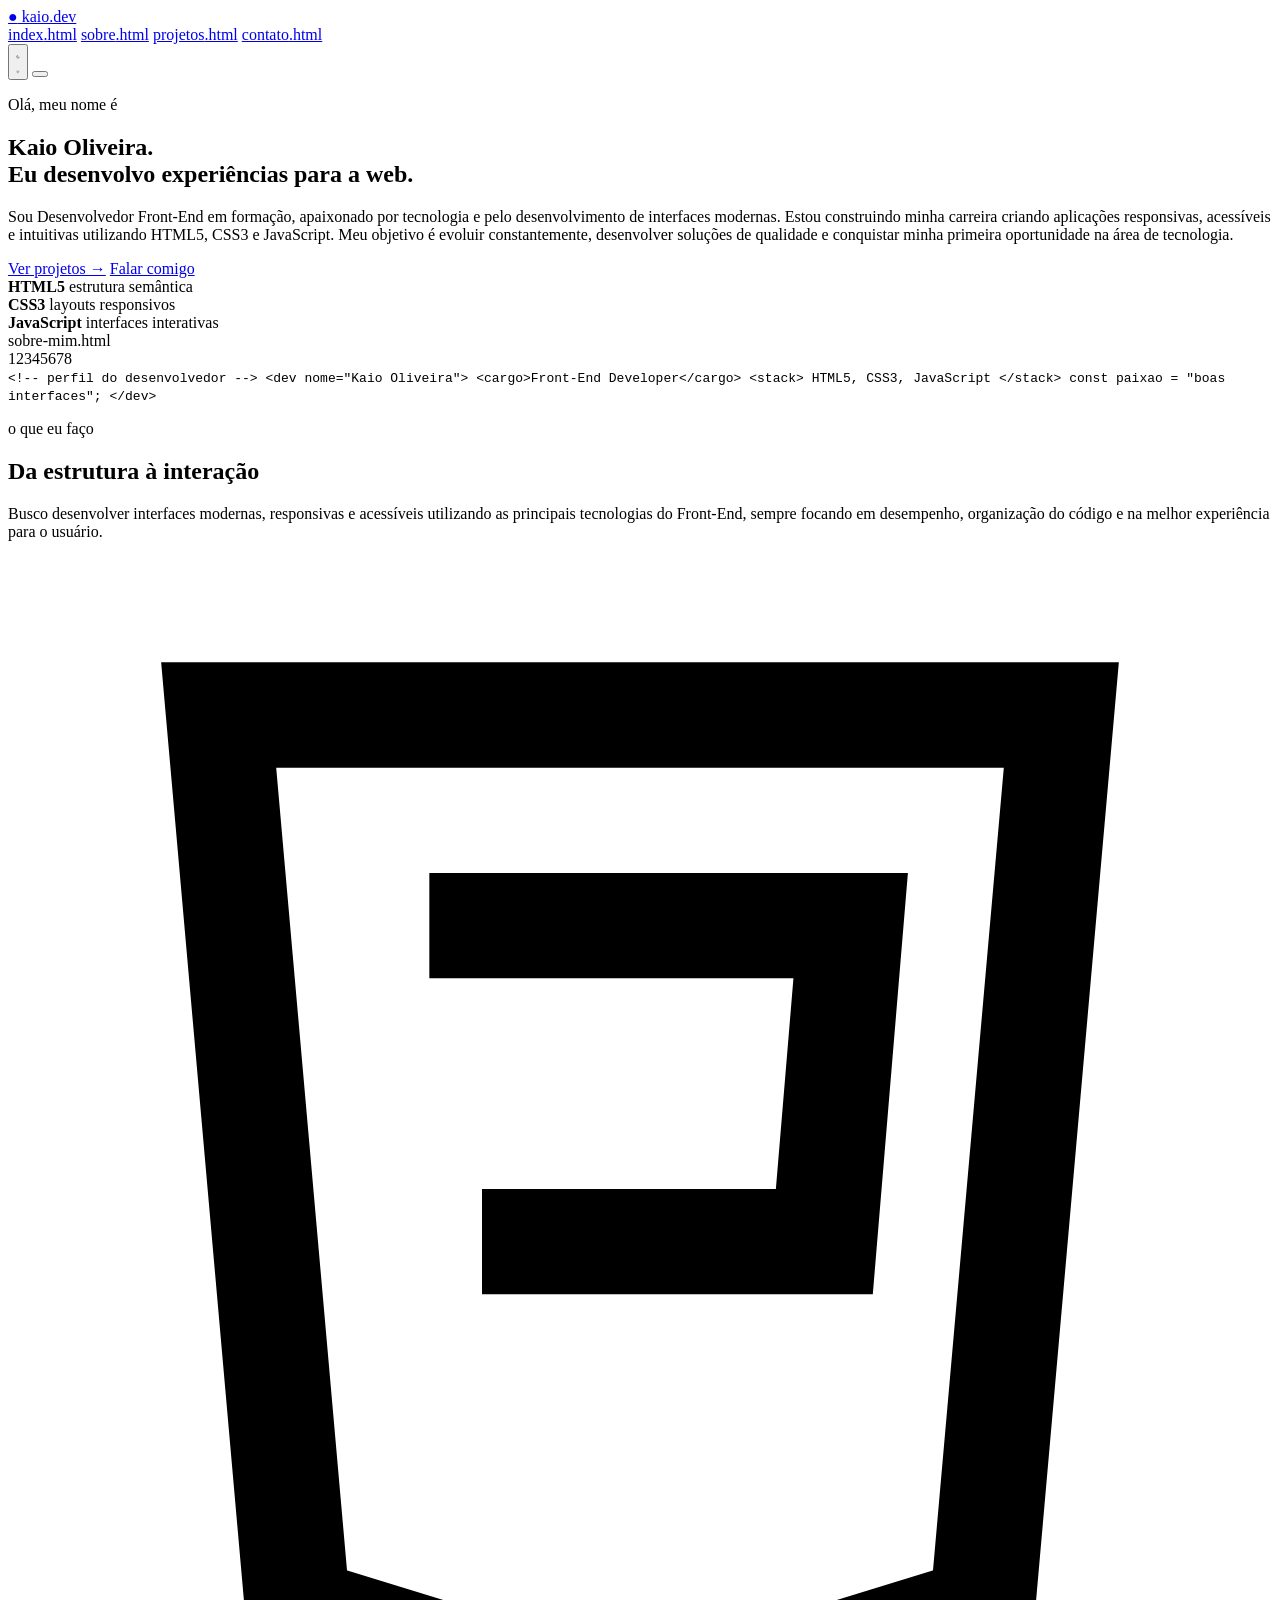
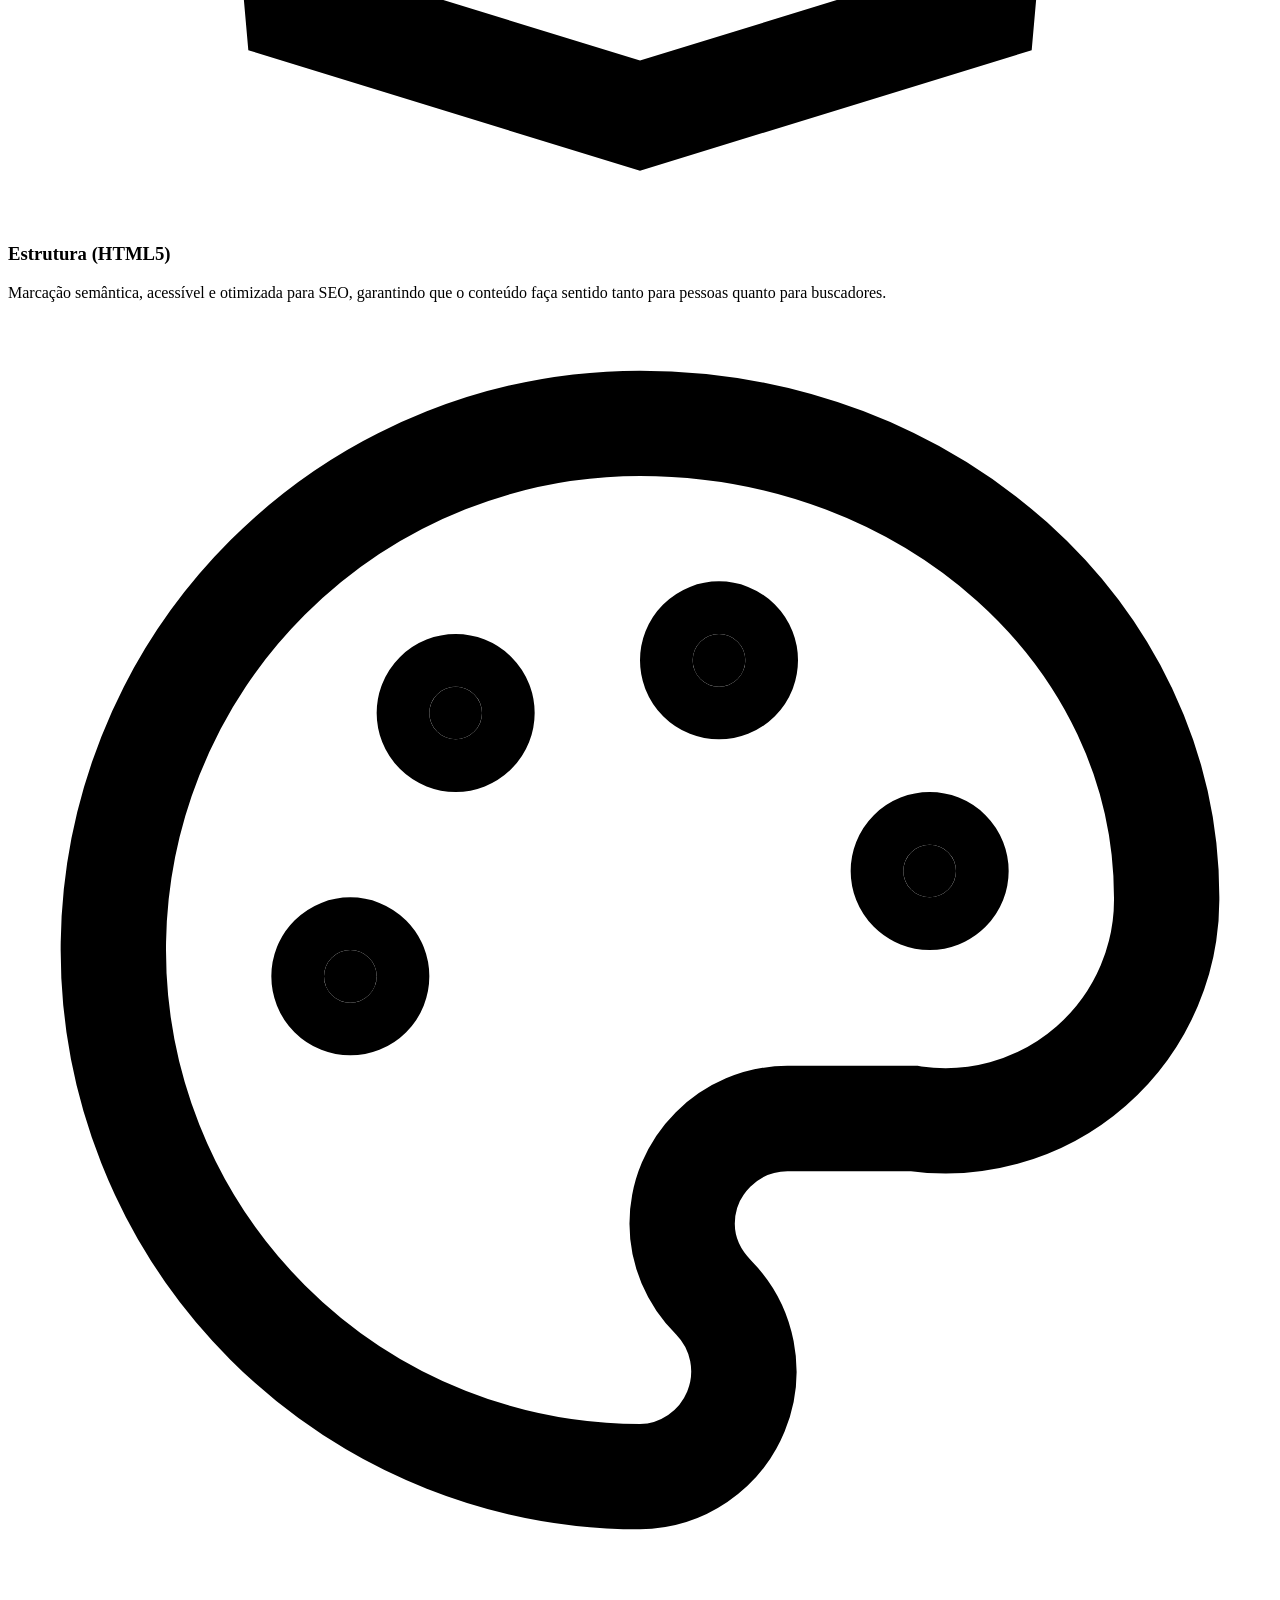
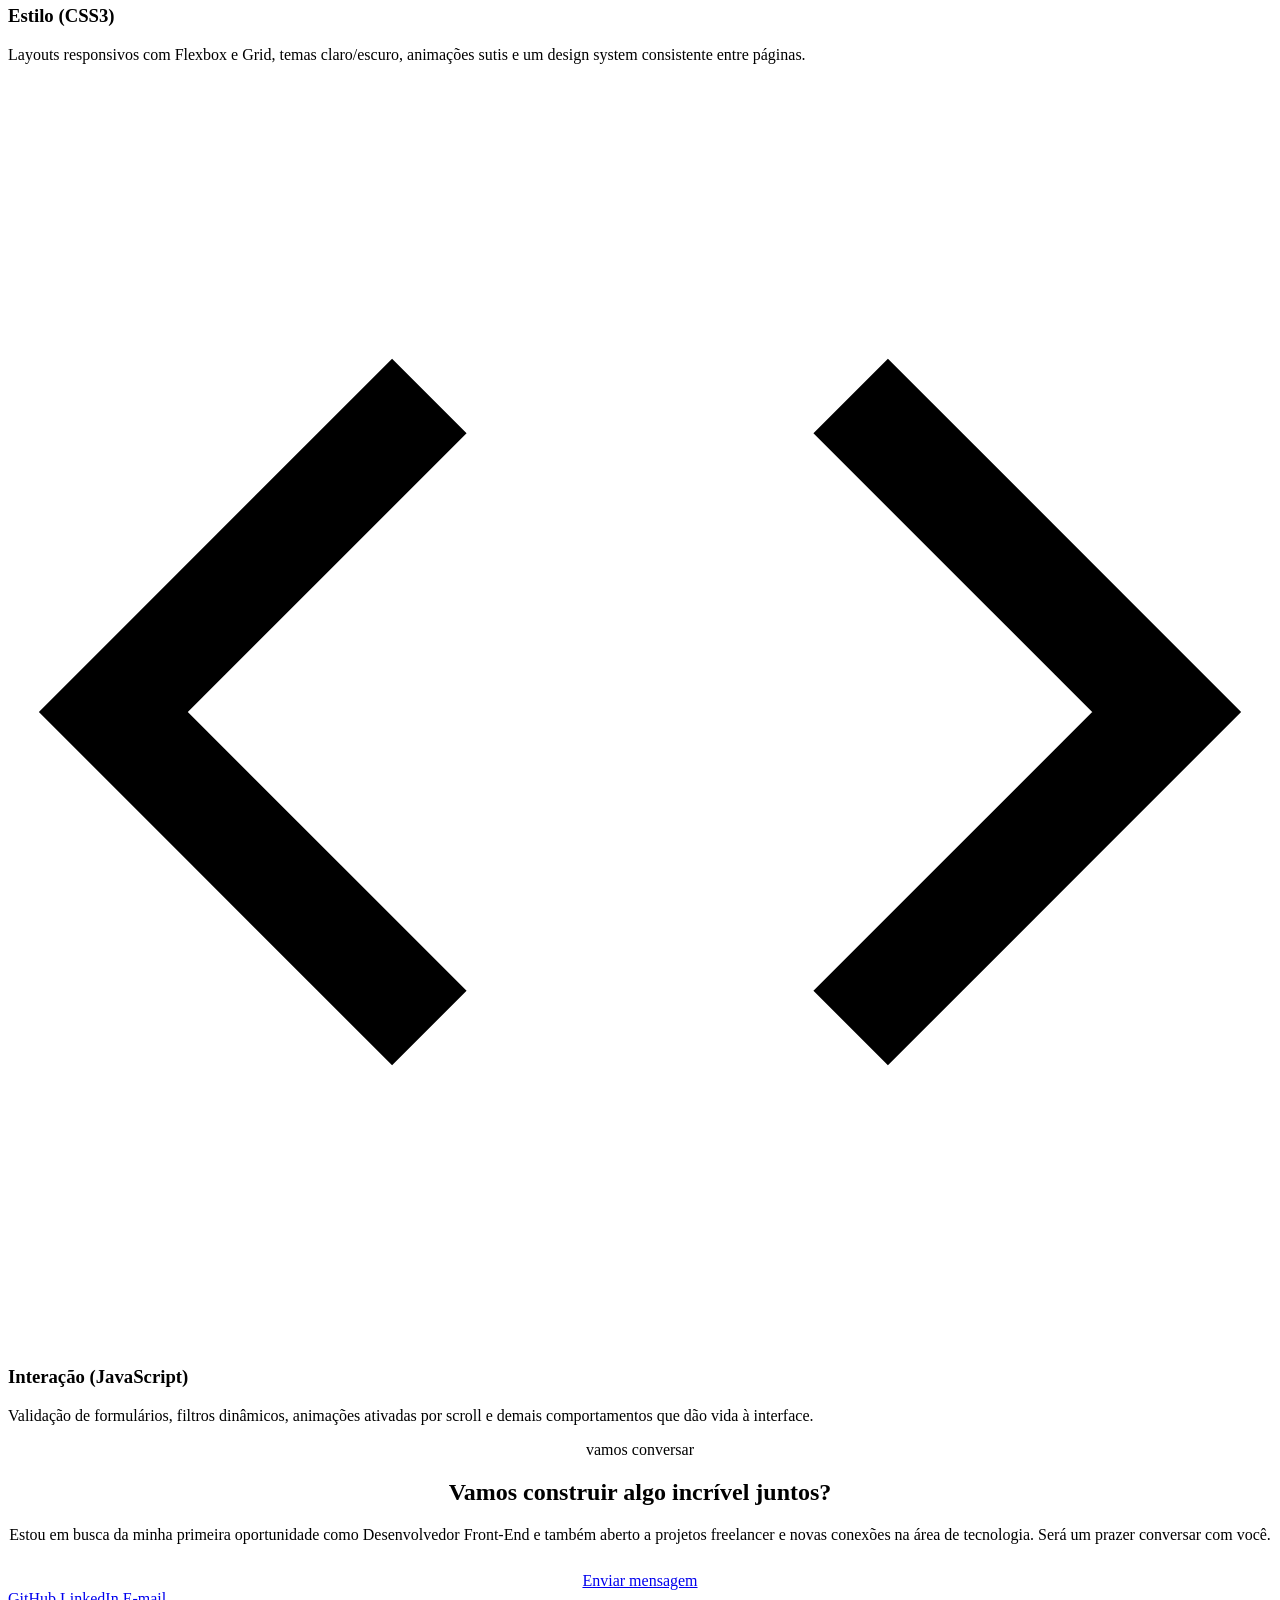
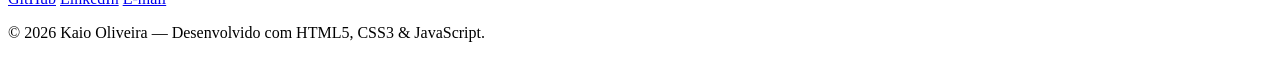
==== index.html @ b3506fef "Add files via upload" ====
<!DOCTYPE html>
<html lang="pt-BR" data-theme="dark">

<head>
    <meta charset="UTF-8">
    <meta name="viewport" content="width=device-width, initial-scale=1.0">

    <!-- SEO básico -->
    <title>Kaio Oliveira | Desenvolvedor Front-End</title>
    <meta name="description"
        content="Portfólio de Kaio Oliveira, Desenvolvedor Front-End em formação, apaixonado por tecnologia e desenvolvimento web com HTML5, CSS3 e JavaScript.">
    <meta name="keywords"
        content="Kaio Oliveira, desenvolvedor front-end, HTML5, CSS3, JavaScript, portfólio, desenvolvimento web">
    <meta name="author" content="Kaio Oliveira">
    <link rel="canonical" href="https://marinalopes-dev.exemplo.com/index.html">

    <!-- Open Graph / redes sociais -->
    <meta property="og:title" content="Kaio Oliveira | Desenvolvedor Front-End">

    <meta property="og:description"
        content="Conheça o portfólio de Kaio Oliveira, Desenvolvedor Front-End em formação, especializado em HTML5, CSS3 e JavaScript.">
    <meta property="og:locale" content="pt_BR">

    <link rel="icon" href="data:,">
    <link rel="preconnect" href="https://fonts.googleapis.com">
    <link
        href="https://fonts.googleapis.com/css2?family=JetBrains+Mono:wght@400;600;700&family=Manrope:wght@400;500;700&display=swap"
        rel="stylesheet">
    <link href="css/style.css" rel="stylesheet"/>
    <link href="css/sobre.css" rel="stylesheet"/>
    <link rel="stylesheet" href="css/projetos.css">
    <link rel="stylesheet" href="css/contato.css">
</head>

<body>

    <header class="site-header">
        <div class="container nav-wrap">
            <a href="index.html" class="logo"><span class="dot">●</span> kaio.dev </a>

            <nav class="nav-tabs" id="nav-tabs" aria-label="Navegação principal">
                <a href="index.html" aria-current="page">index<span class="ext">.html</span></a>
                <a href="sobre.html">sobre<span class="ext">.html</span></a>
                <a href="projetos.html">projetos<span class="ext">.html</span></a>
                <a href="contato.html">contato<span class="ext">.html</span></a>
            </nav>

            <div class="nav-actions">
                <button class="theme-toggle" aria-label="Alternar tema claro/escuro" aria-pressed="false">
                    <svg class="moon" viewBox="0 0 24 24" fill="none" stroke="currentColor" stroke-width="2">
                        <path d="M21 12.79A9 9 0 1111.21 3 7 7 0 0021 12.79z" />
                    </svg>
                    <svg class="sun" viewBox="0 0 24 24" fill="none" stroke="currentColor" stroke-width="2">
                        <circle cx="12" cy="12" r="4" />
                        <path
                            d="M12 2v2M12 20v2M4.93 4.93l1.41 1.41M17.66 17.66l1.41 1.41M2 12h2M20 12h2M6.34 17.66l-1.41 1.41M19.07 4.93l-1.41 1.41" />
                    </svg>
                </button>
                <button class="menu-btn" aria-label="Abrir menu" aria-expanded="false" aria-controls="nav-tabs">
                    <span></span><span></span><span></span>
                </button>
            </div>
        </div>
    </header>

    <main>

        <!-- HERO -->
        <section class="section hero" style="border-bottom:none;">
            <div class="container">
        
                <div class="hero-copy">
        
                    <p class="role">Olá, meu nome é</p>
        
                    <h1>Kaio Oliveira.<br>Eu desenvolvo <span>experiências para a web.</span></h1>
        
                    <p>
                        Sou Desenvolvedor Front-End em formação, apaixonado por tecnologia e pelo desenvolvimento de
                        interfaces modernas.
                        Estou construindo minha carreira criando aplicações responsivas, acessíveis e intuitivas
                        utilizando HTML5, CSS3 e JavaScript.
                        Meu objetivo é evoluir constantemente, desenvolver soluções de qualidade e conquistar minha
                        primeira oportunidade na área de tecnologia.
                    </p>
                    <div class="hero-actions">
                        <a href="projetos.html" class="btn btn-primary">Ver projetos →</a>
                        <a href="contato.html" class="btn btn-ghost">Falar comigo</a>
                    </div>
                    <div class="hero-stats">
                        <div>
                            <strong>HTML5</strong>
                            <span>estrutura semântica</span>
                        </div>
        
                        <div>
                            <strong>CSS3</strong>
                            <span>layouts responsivos</span>
                        </div>
        
                        <div>
                            <strong>JavaScript</strong>
                            <span>interfaces interativas</span>
                        </div>
                    </div>
                </div>
        
                <div class="editor reveal">
                    <div class="editor-bar">
                        <div class="dots"><span></span><span></span><span></span></div>
                        <span class="filename">sobre-mim.html</span>
                    </div>
                    <div class="editor-body">
                        <div class="editor-lines">
                            <span>1</span><span>2</span><span>3</span><span>4</span><span>5</span><span>6</span><span>7</span><span>8</span>
                        </div>
                        <code class="editor-code">
                                        <span class="cm">&lt;!-- perfil do desenvolvedor --&gt;</span>
                                        <span class="tag">&lt;dev</span> <span class="attr">nome</span>=<span class="str">"Kaio Oliveira"</span><span
                                            class="tag">&gt;</span>
                                        <span class="tag">&lt;cargo&gt;</span>Front-End Developer<span class="tag">&lt;/cargo&gt;</span>
                                        <span class="tag">&lt;stack&gt;</span>
                                        <span class="fn">HTML5</span>, <span class="fn">CSS3</span>, <span class="fn">JavaScript</span>
                                        <span class="tag">&lt;/stack&gt;</span>
                                        <span class="kw">const</span> paixao = <span class="str">"boas interfaces"</span>;
                                        <span class="tag">&lt;/dev&gt;</span></code>
                    </div>
                </div>
            </div>
        </section>

        <!-- DESTAQUES -->
        <section class="section reveal">
            <div class="container">
                <p class="eyebrow">o que eu faço</p>
                <h2>Da estrutura à interação</h2>
                <p>Busco desenvolver interfaces modernas, responsivas e acessíveis utilizando as principais tecnologias
                    do Front-End, sempre focando em desempenho, organização do código e na melhor experiência para o
                    usuário.</p>
                <div class="grid">
                    <div class="card">
                        <div class="icon"><svg viewBox="0 0 24 24" fill="none" stroke="currentColor" stroke-width="2">
                                <path d="M4 3l1.5 17L12 22l6.5-2L20 3H4z" />
                                <path d="M8 7h8l-.5 6H9" />
                            </svg></div>
                        <h3>Estrutura (HTML5)</h3>
                        <p>Marcação semântica, acessível e otimizada para SEO, garantindo que o conteúdo faça sentido
                            tanto para pessoas quanto para buscadores.</p>
                    </div>
                    <div class="card">
                        <div class="icon"><svg viewBox="0 0 24 24" fill="none" stroke="currentColor" stroke-width="2">
                                <circle cx="13.5" cy="6.5" r=".5" fill="currentColor" />
                                <circle cx="17.5" cy="10.5" r=".5" fill="currentColor" />
                                <circle cx="8.5" cy="7.5" r=".5" fill="currentColor" />
                                <circle cx="6.5" cy="12.5" r=".5" fill="currentColor" />
                                <path
                                    d="M12 2a10 10 0 100 20 2 2 0 001.4-3.4c-.4-.4-.6-.9-.6-1.4 0-1.1.9-2 2-2h2.4A4.2 4.2 0 0022 11c0-5-4.5-9-10-9z" />
                            </svg></div>
                        <h3>Estilo (CSS3)</h3>
                        <p>Layouts responsivos com Flexbox e Grid, temas claro/escuro, animações sutis e um design
                            system consistente entre páginas.</p>
                    </div>
                    <div class="card">
                        <div class="icon"><svg viewBox="0 0 24 24" fill="none" stroke="currentColor" stroke-width="2">
                                <polyline points="16 18 22 12 16 6" />
                                <polyline points="8 6 2 12 8 18" />
                            </svg></div>
                        <h3>Interação (JavaScript)</h3>
                        <p>Validação de formulários, filtros dinâmicos, animações ativadas por scroll e demais
                            comportamentos que dão vida à interface.</p>
                    </div>
                </div>
            </div>
        </section>

        <!-- CTA final -->
        <section class="section reveal" style="border-bottom:none; text-align:center;">
            <div class="container">
                <p class="eyebrow" style="justify-content:center;">vamos conversar</p>
                <h2>Vamos construir algo incrível juntos?</h2>

                <p style="margin:0 auto 28px;">
                    Estou em busca da minha primeira oportunidade como Desenvolvedor Front-End e também aberto a
                    projetos freelancer e novas conexões na área de tecnologia.
                    Será um prazer conversar com você.
                </p>
                <a href="contato.html" class="btn btn-primary">Enviar mensagem</a>
            </div>
        </section>

    </main>

    <footer class="site-footer">
        <div class="container">
            <div class="footer-links">
                <a href="https://github.com/kaioluan100101-lab" target="_blank" rel="noopener">GitHub</a>
                <a href="https://www.linkedin.com/in/kaio-luan-8b5812176/" target="_blank" rel="noopener">LinkedIn</a>
                <a href="mailto:kaioluan100101@gmail.com">E-mail</a>
            </div>
            <p>&copy; 2026 Kaio Oliveira — Desenvolvido com HTML5, CSS3 &amp; JavaScript.</p>
        </div>
    </footer>

    <script src="js/script.js"></script>
</body>

</html>
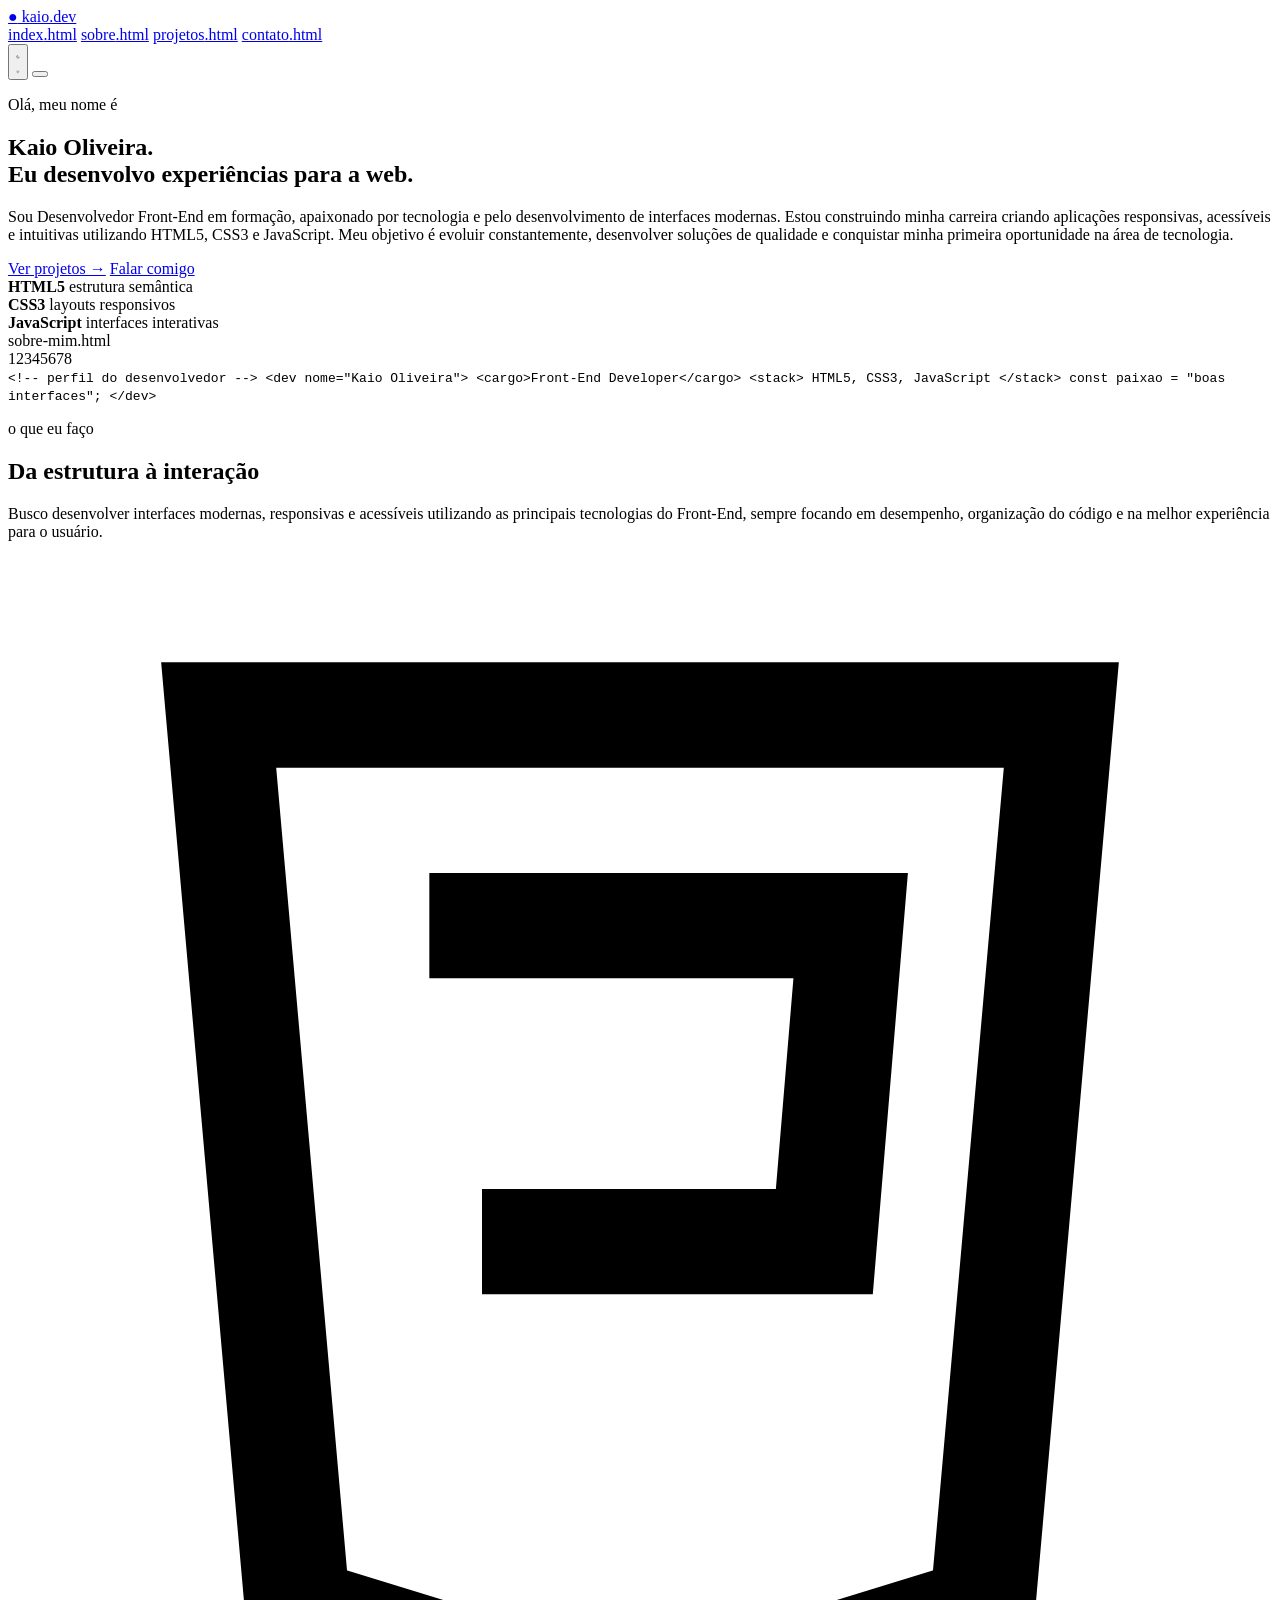
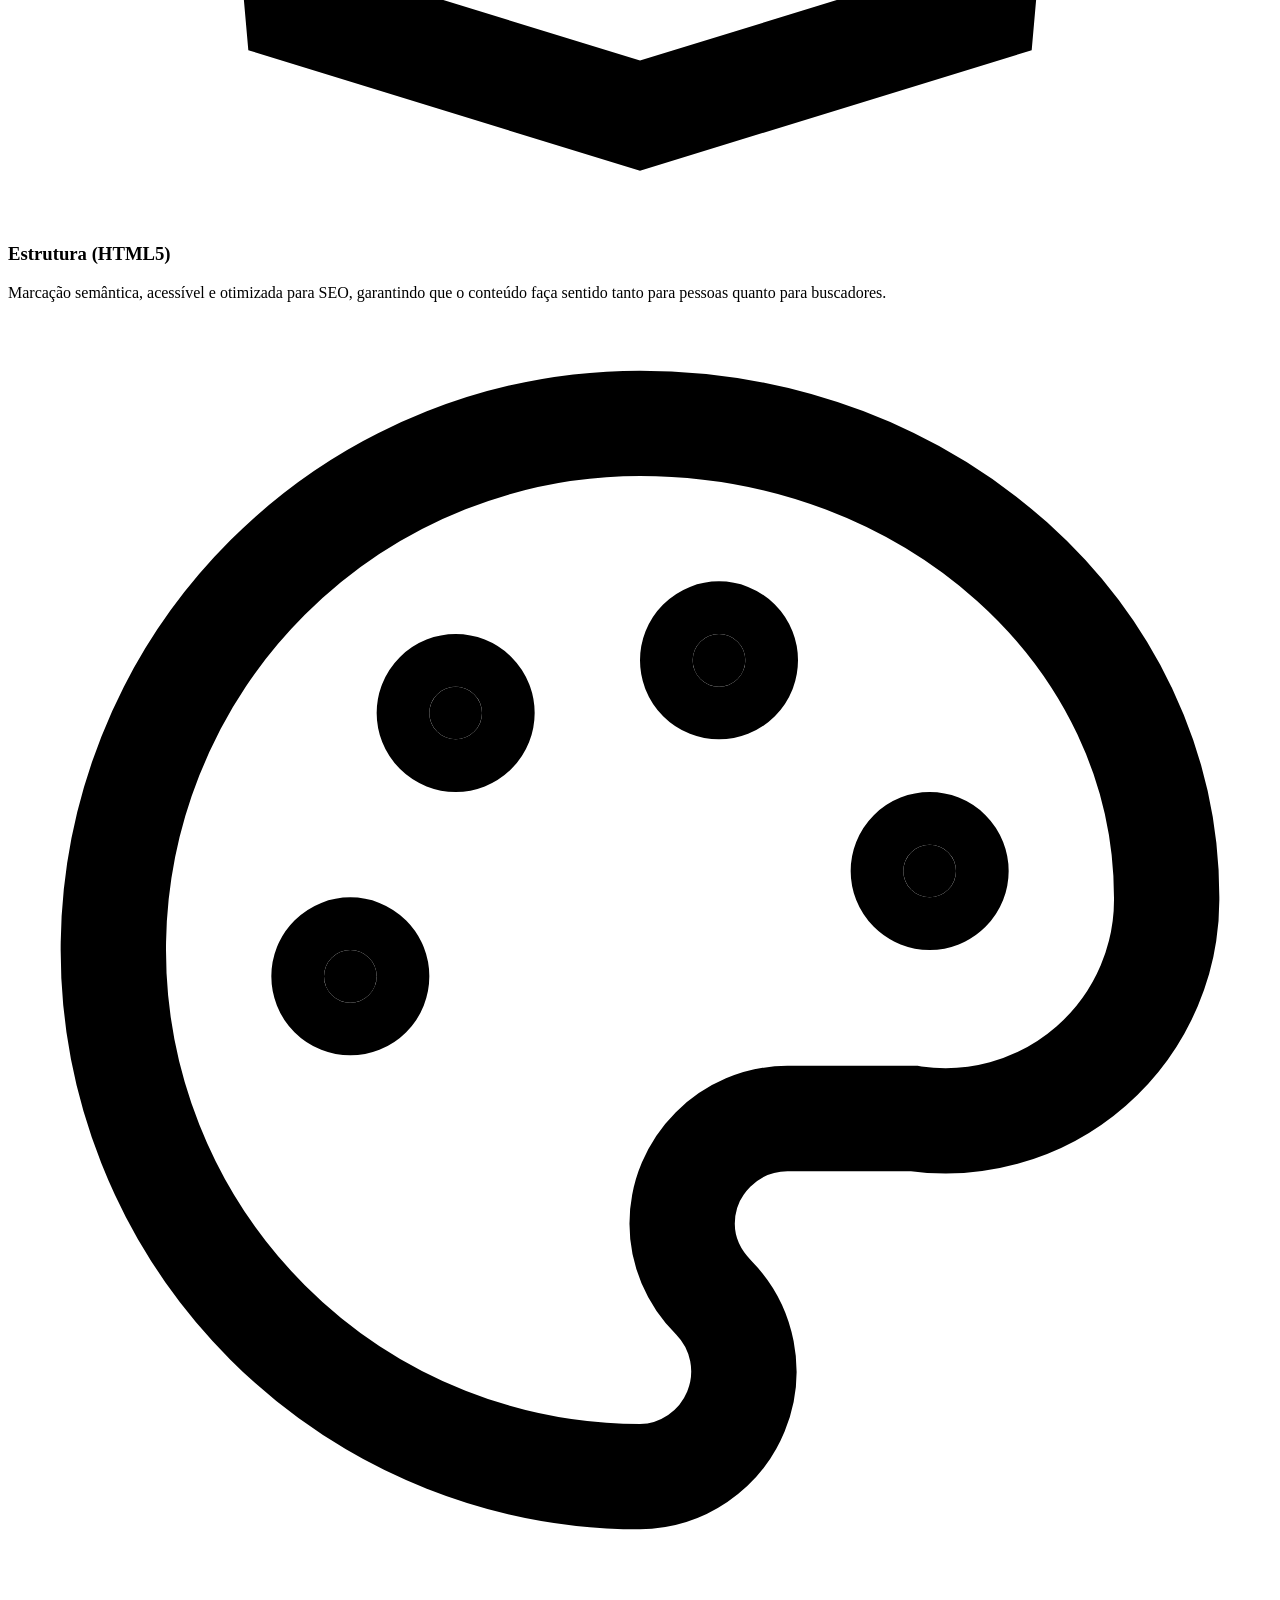
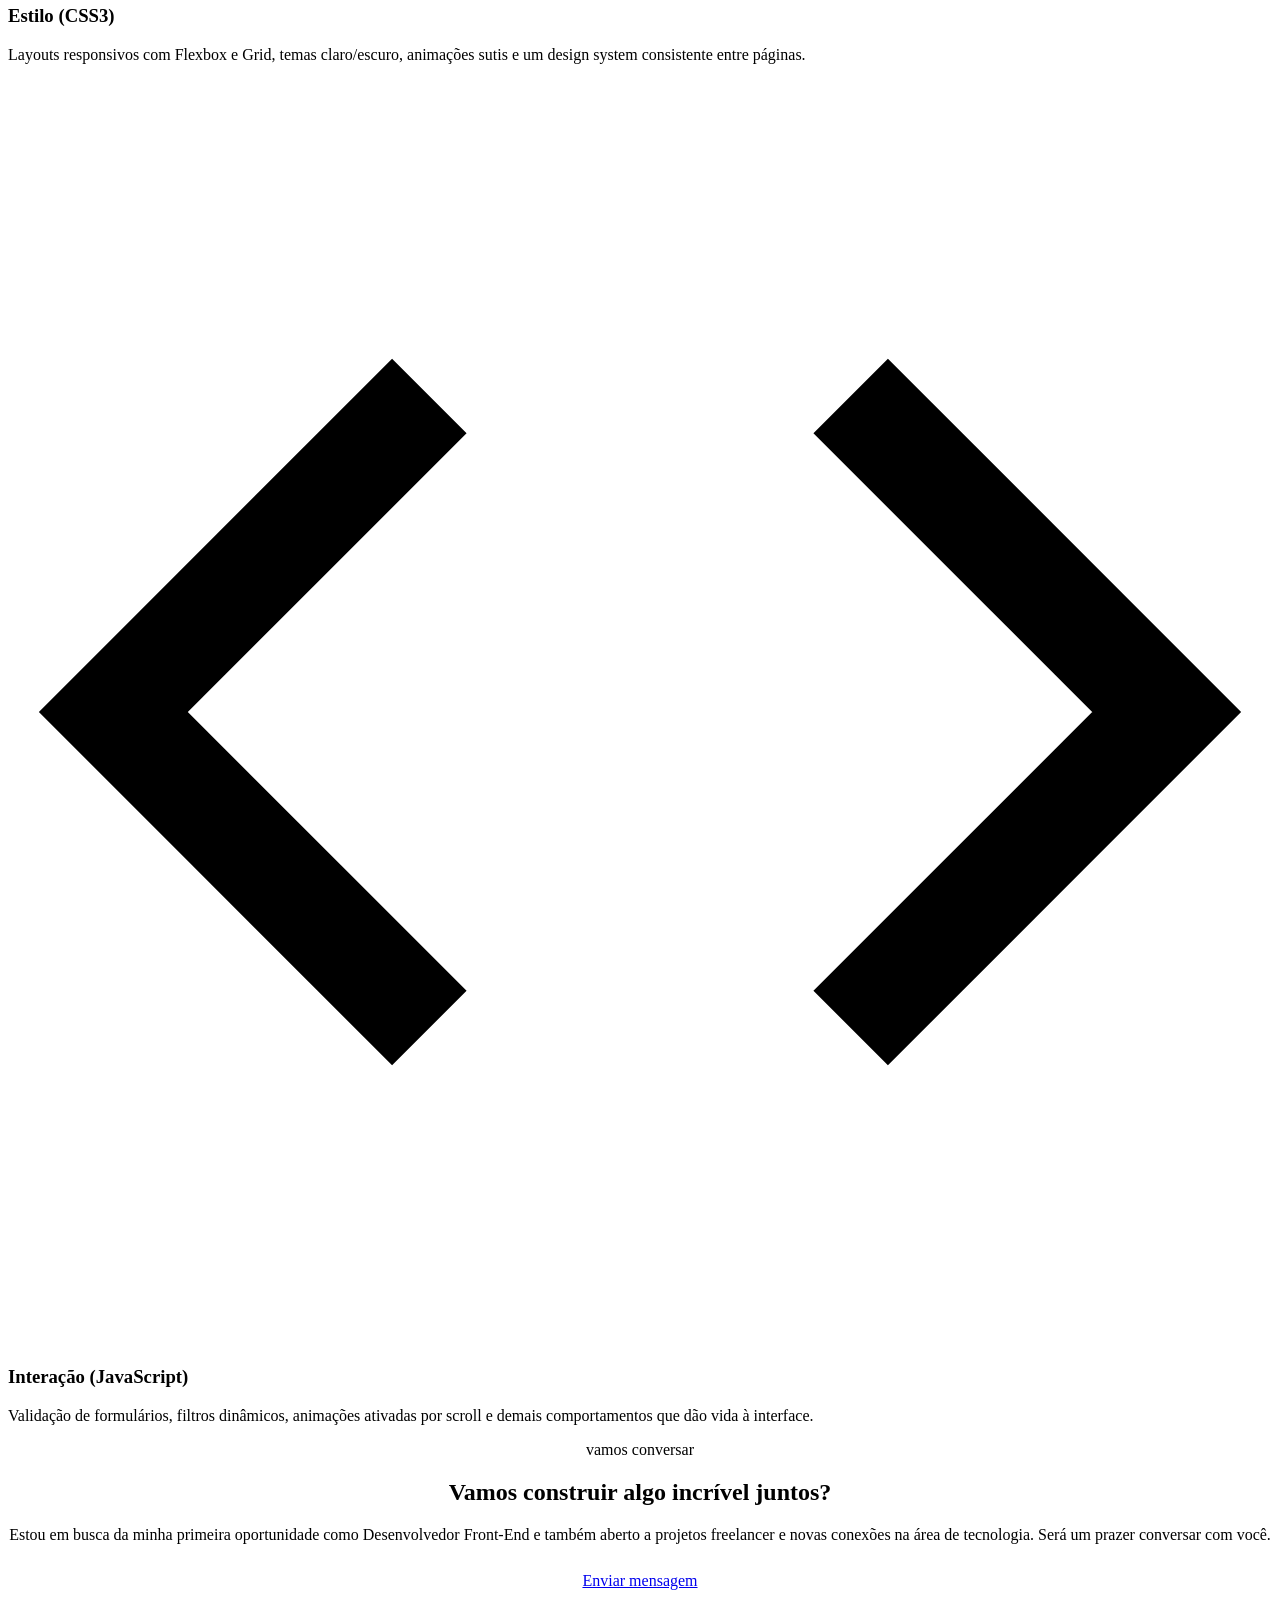
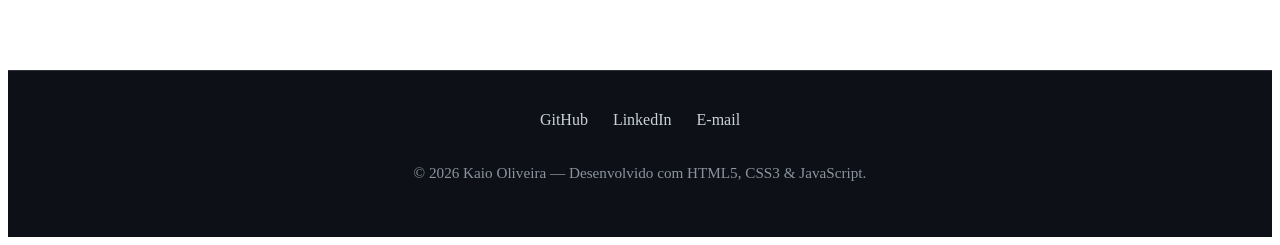
==== commit f0a1edd4: "Update index.html" ====
--- a/index.html
+++ b/index.html
@@ -26,7 +26,7 @@
     <link
         href="https://fonts.googleapis.com/css2?family=JetBrains+Mono:wght@400;600;700&family=Manrope:wght@400;500;700&display=swap"
         rel="stylesheet">
-    <link href="css/style.css" rel="stylesheet"/>
+    <link href="css/estilo.css" rel="stylesheet"/>
     <link href="css/sobre.css" rel="stylesheet"/>
     <link rel="stylesheet" href="css/projetos.css">
     <link rel="stylesheet" href="css/contato.css">
@@ -204,4 +204,4 @@
     <script src="js/script.js"></script>
 </body>
 
-</html>+</html>
--- a/css/sobre.css
+++ b/css/sobre.css
@@ -0,0 +1,159 @@
+/* ---------- SOBRE ---------- */
+
+.sobre{
+    padding:120px 20px 80px;
+}
+
+.titulo-sobre{
+    text-align:center;
+    margin-bottom:50px;
+}
+
+.titulo-sobre h1{
+    font-size:3rem;
+    margin-bottom:15px;
+}
+
+.titulo-sobre p{
+    max-width:700px;
+    margin:auto;
+    color:#9ca3af;
+    line-height:1.8;
+}
+
+.sobre-card{
+    background:#161b22;
+    border:1px solid #2d333b;
+    border-radius:15px;
+    padding:30px;
+    margin-bottom:30px;
+    transition:.3s;
+}
+
+.sobre-card:hover{
+    transform:translateY(-6px);
+    border-color:#3b82f6;
+}
+
+.sobre-card h2{
+    color:#3b82f6;
+    margin-bottom:20px;
+}
+
+.sobre-card p{
+    color:#d1d5db;
+    line-height:1.8;
+}
+
+.lista{
+    list-style:none;
+    padding:0;
+}
+
+.lista li{
+    margin:12px 0;
+    color:#d1d5db;
+}
+
+.skill{
+    margin-bottom:25px;
+}
+
+.skill span{
+    display:block;
+    margin-bottom:8px;
+    font-weight:bold;
+}
+
+.barra{
+    background:#2d333b;
+    height:12px;
+    border-radius:30px;
+    overflow:hidden;
+}
+
+.nivel{
+    height:100%;
+    border-radius:30px;
+    background:linear-gradient(90deg,#2563eb,#60a5fa);
+}
+
+.html{
+    width:90%;
+}
+
+.css{
+    width:85%;
+}
+
+.js{
+    width:70%;
+}
+
+.git{
+    width:65%;
+}
+
+@media(max-width:768px){
+
+.titulo-sobre h1{
+    font-size:2.2rem;
+}
+
+.sobre-card{
+    padding:20px;
+}
+
+}
+
+/* ===========================
+   FOOTER
+=========================== */
+
+.site-footer{
+    background:#0d1117;
+    border-top:1px solid #2d333b;
+    padding:40px 20px;
+    margin-top:80px;
+}
+
+.site-footer .container{
+    display:flex;
+    flex-direction:column;
+    align-items:center;
+    justify-content:center;
+    gap:20px;
+    text-align:center;
+}
+
+.footer-links{
+    display:flex;
+    gap:25px;
+    flex-wrap:wrap;
+    justify-content:center;
+}
+
+.footer-links a{
+    color:#c9d1d9;
+    text-decoration:none;
+    font-weight:500;
+    transition:.3s;
+}
+
+.footer-links a:hover{
+    color:#3b82f6;
+}
+
+.site-footer p{
+    color:#8b949e;
+    font-size:.95rem;
+}
+
+@media(max-width:768px){
+
+.footer-links{
+    flex-direction:column;
+    gap:15px;
+}
+
+}
--- a/css/projetos.css
+++ b/css/projetos.css
@@ -0,0 +1,129 @@
+/* ===========================
+   PROJETOS
+=========================== */
+
+.projetos{
+    padding:120px 20px 80px;
+}
+
+.titulo-projetos{
+    text-align:center;
+    margin-bottom:50px;
+}
+
+.titulo-projetos h1{
+    font-size:3rem;
+    margin-bottom:15px;
+}
+
+.titulo-projetos p{
+    max-width:750px;
+    margin:auto;
+    color:#9ca3af;
+    line-height:1.8;
+}
+
+.cards-projetos{
+    display:grid;
+    grid-template-columns:repeat(auto-fit,minmax(300px,1fr));
+    gap:30px;
+}
+
+.projeto-card{
+    background:#161b22;
+    border:1px solid #2d333b;
+    border-radius:15px;
+    padding:30px;
+    transition:.3s;
+}
+
+.projeto-card:hover{
+    transform:translateY(-8px);
+    border-color:#3b82f6;
+    box-shadow:0 10px 25px rgba(0,0,0,.3);
+}
+
+.projeto-card h2{
+    color:#3b82f6;
+    margin-bottom:20px;
+}
+
+.projeto-card p{
+    color:#d1d5db;
+    line-height:1.8;
+    margin-bottom:25px;
+}
+
+.projeto-card span{
+    display:inline-block;
+    padding:8px 15px;
+    background:#2563eb;
+    color:#fff;
+    border-radius:30px;
+    font-size:.9rem;
+    font-weight:600;
+}
+
+@media(max-width:768px){
+
+    .titulo-projetos h1{
+        font-size:2.2rem;
+    }
+
+    .projeto-card{
+        padding:20px;
+    }
+
+}
+
+/* ===========================
+   FOOTER
+=========================== */
+
+.site-footer{
+    background:#0d1117;
+    border-top:1px solid #2d333b;
+    padding:40px 20px;
+    margin-top:80px;
+}
+
+.site-footer .container{
+    display:flex;
+    flex-direction:column;
+    align-items:center;
+    justify-content:center;
+    gap:20px;
+    text-align:center;
+}
+
+.footer-links{
+    display:flex;
+    gap:25px;
+    flex-wrap:wrap;
+    justify-content:center;
+}
+
+.footer-links a{
+    color:#c9d1d9;
+    text-decoration:none;
+    font-weight:500;
+    transition:.3s;
+}
+
+.footer-links a:hover{
+    color:#3b82f6;
+}
+
+.site-footer p{
+    color:#8b949e;
+    font-size:.95rem;
+}
+
+@media(max-width:768px){
+
+.footer-links{
+    flex-direction:column;
+    gap:15px;
+}
+
+}
--- a/css/contato.css
+++ b/css/contato.css
@@ -0,0 +1,210 @@
+/* ===========================
+   CONTATO
+=========================== */
+
+.contato{
+    padding:120px 20px 80px;
+}
+
+.titulo-contato{
+    text-align:center;
+    margin-bottom:60px;
+}
+
+.titulo-contato h1{
+    font-size:3rem;
+    margin-bottom:15px;
+    color:inherit;
+}
+
+.titulo-contato p{
+    max-width:700px;
+    margin:0 auto;
+    color:#9ca3af;
+    line-height:1.8;
+}
+
+/* GRID */
+
+.contato-box{
+    max-width:1100px;
+    margin:0 auto;
+    display:grid;
+    grid-template-columns:2fr 1fr;
+    gap:35px;
+    align-items:start;
+}
+
+/* FORMULÁRIO */
+
+.formulario{
+    background:#161b22;
+    border:1px solid #2d333b;
+    border-radius:15px;
+    padding:35px;
+    width:100%;
+    box-sizing:border-box;
+}
+
+.campo{
+    margin-bottom:22px;
+}
+
+.campo label{
+    display:block;
+    margin-bottom:8px;
+    color:#ffffff;
+    font-weight:600;
+}
+
+.campo input,
+.campo textarea{
+    width:100%;
+    padding:14px;
+    border-radius:8px;
+    border:1px solid #30363d;
+    background:#0d1117;
+    color:#ffffff;
+    font-size:15px;
+    box-sizing:border-box;
+}
+
+.campo input:focus,
+.campo textarea:focus{
+    outline:none;
+    border-color:#3b82f6;
+}
+
+.campo textarea{
+    resize:vertical;
+    min-height:160px;
+}
+
+/* BOTÃO */
+
+.formulario button{
+    width:100%;
+    padding:15px;
+    border:none;
+    border-radius:8px;
+    background:#2563eb;
+    color:#fff;
+    font-size:16px;
+    font-weight:bold;
+    cursor:pointer;
+    transition:.3s;
+}
+
+.formulario button:hover{
+    background:#1d4ed8;
+    transform:translateY(-2px);
+}
+
+/* INFORMAÇÕES */
+
+.informacoes{
+    background:#161b22;
+    border:1px solid #2d333b;
+    border-radius:15px;
+    padding:35px;
+    width:100%;
+    box-sizing:border-box;
+}
+
+.informacoes h2{
+    color:#3b82f6;
+    margin-bottom:30px;
+    font-size:1.6rem;
+}
+
+.informacoes p{
+    color:#d1d5db;
+    line-height:1.8;
+    margin-bottom:25px;
+}
+
+.informacoes strong{
+    color:#ffffff;
+}
+
+/* Links */
+
+.informacoes a{
+    color:#d1d5db;
+    text-decoration:none;
+    transition:0.3s;
+    word-break:break-word;
+}
+
+.informacoes a:hover{
+    color:#3b82f6;
+    text-decoration:underline;
+}
+
+@media (max-width:768px){
+
+    .contato{
+        padding:100px 15px 60px;
+    }
+
+    .titulo-contato h1{
+        font-size:2.2rem;
+    }
+
+    .formulario,
+    .informacoes{
+        padding:25px;
+    }
+
+}
+/* ===========================
+   FOOTER
+=========================== */
+
+.site-footer{
+    background:#0d1117;
+    border-top:1px solid #2d333b;
+    padding:40px 20px;
+    margin-top:80px;
+}
+
+.site-footer .container{
+    display:flex;
+    flex-direction:column;
+    align-items:center;
+    justify-content:center;
+    gap:20px;
+    text-align:center;
+}
+
+.footer-links{
+    display:flex;
+    gap:25px;
+    flex-wrap:wrap;
+    justify-content:center;
+}
+
+.footer-links a{
+    color:#c9d1d9;
+    text-decoration:none;
+    font-weight:500;
+    transition:.3s;
+}
+
+.footer-links a:hover{
+    color:#3b82f6;
+}
+
+.site-footer p{
+    color:#8b949e;
+    font-size:.95rem;
+}
+
+@media(max-width:768px){
+
+.footer-links{
+    flex-direction:column;
+    gap:15px;
+}
+
+}
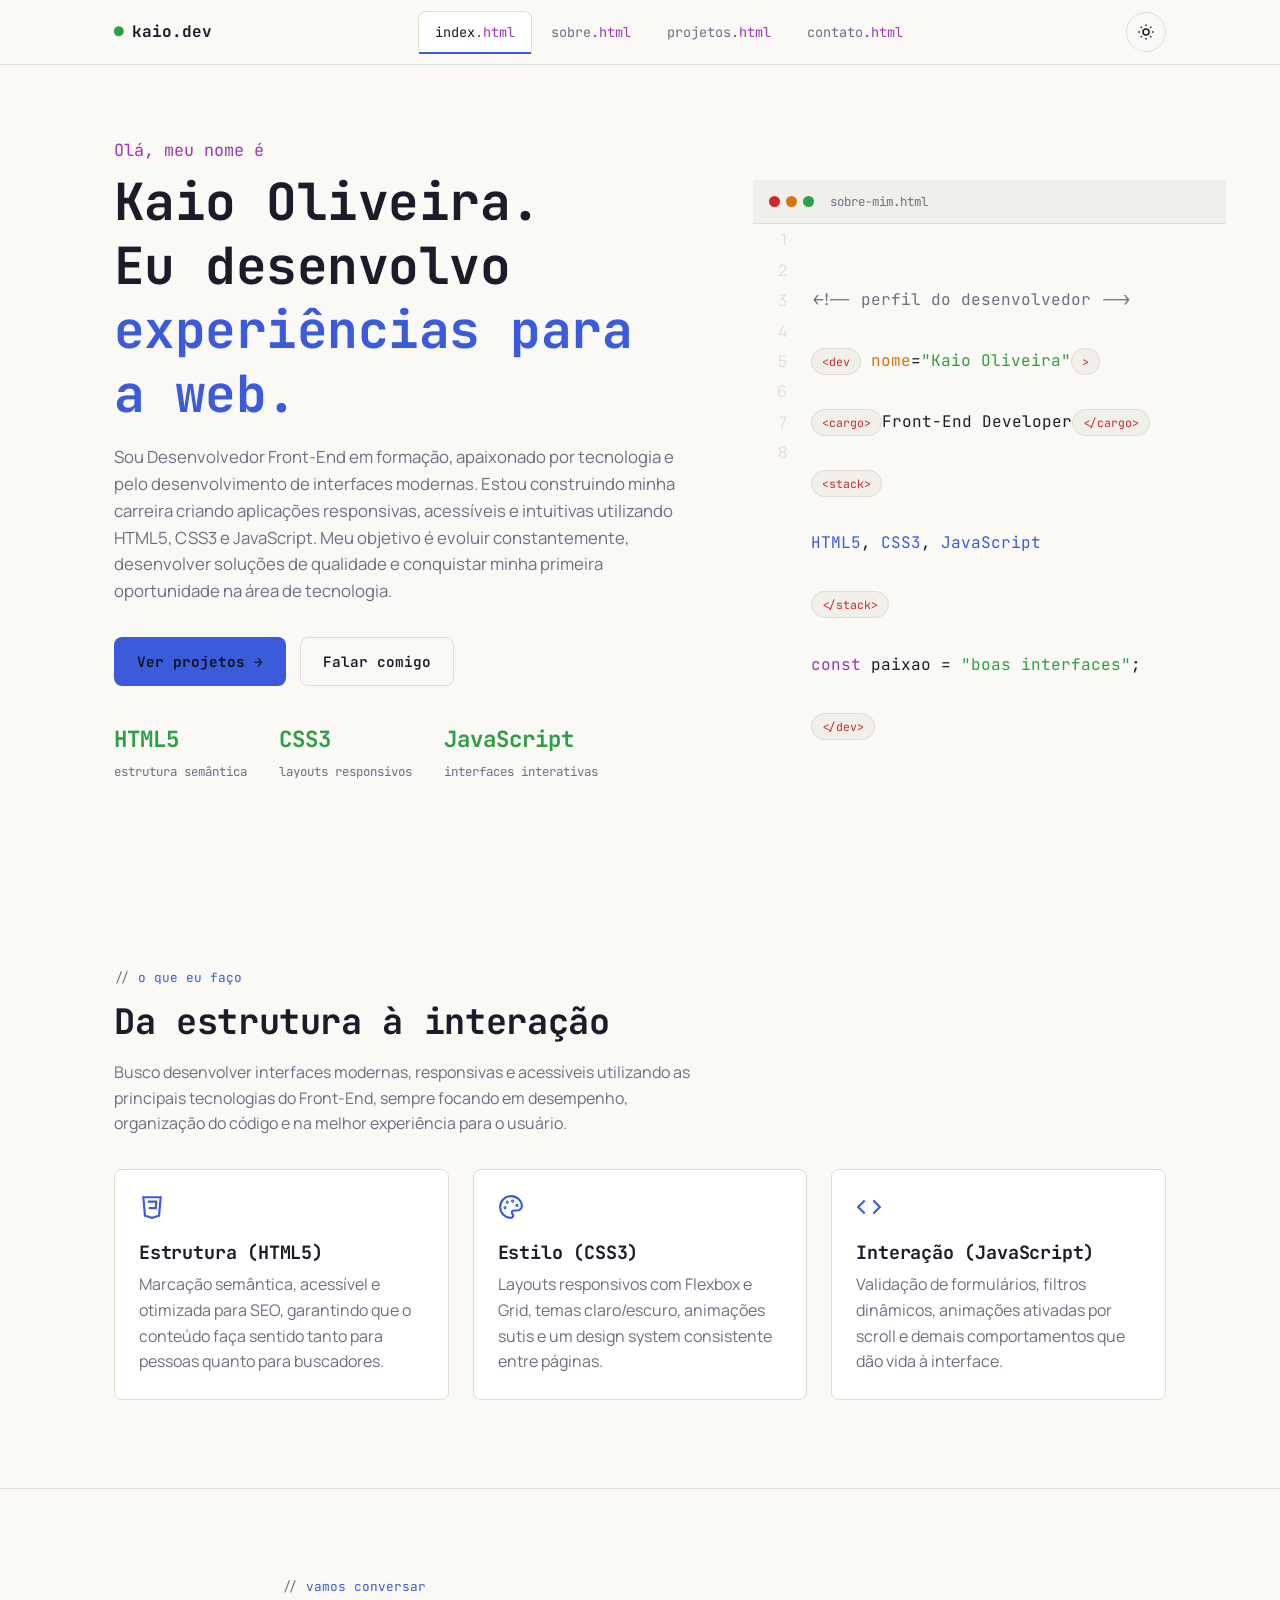
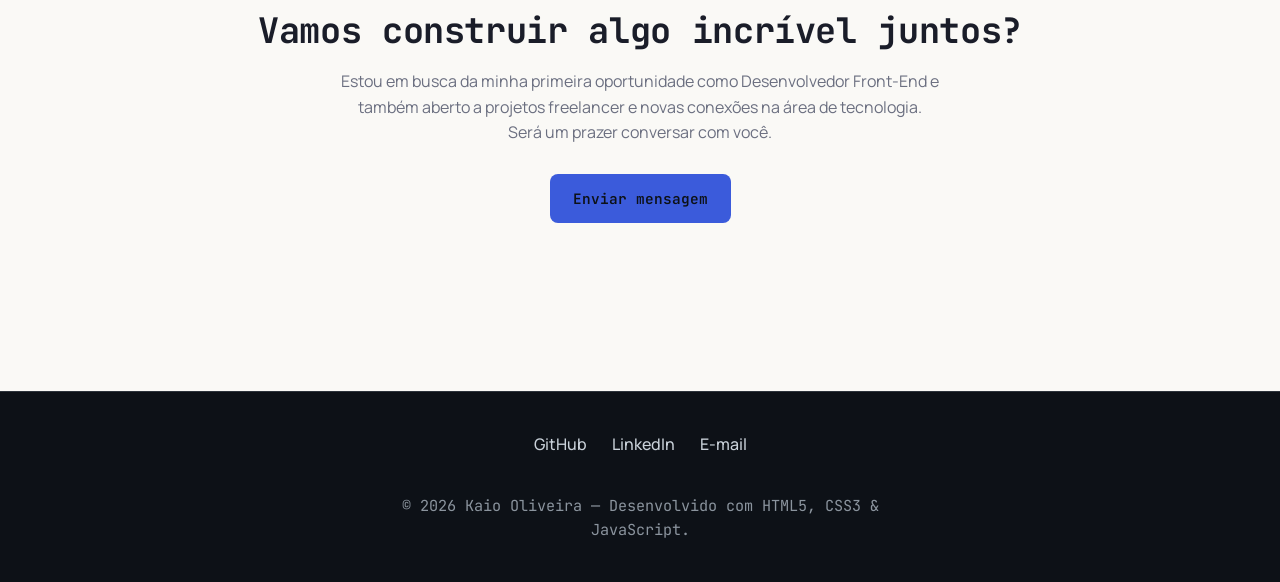
==== commit 901a6d4a: "Add files via upload" ====
--- a/index.html
+++ b/index.html
@@ -1,207 +1,207 @@
-<!DOCTYPE html>
-<html lang="pt-BR" data-theme="dark">
-
-<head>
-    <meta charset="UTF-8">
-    <meta name="viewport" content="width=device-width, initial-scale=1.0">
-
-    <!-- SEO básico -->
-    <title>Kaio Oliveira | Desenvolvedor Front-End</title>
-    <meta name="description"
-        content="Portfólio de Kaio Oliveira, Desenvolvedor Front-End em formação, apaixonado por tecnologia e desenvolvimento web com HTML5, CSS3 e JavaScript.">
-    <meta name="keywords"
-        content="Kaio Oliveira, desenvolvedor front-end, HTML5, CSS3, JavaScript, portfólio, desenvolvimento web">
-    <meta name="author" content="Kaio Oliveira">
-    <link rel="canonical" href="https://marinalopes-dev.exemplo.com/index.html">
-
-    <!-- Open Graph / redes sociais -->
-    <meta property="og:title" content="Kaio Oliveira | Desenvolvedor Front-End">
-
-    <meta property="og:description"
-        content="Conheça o portfólio de Kaio Oliveira, Desenvolvedor Front-End em formação, especializado em HTML5, CSS3 e JavaScript.">
-    <meta property="og:locale" content="pt_BR">
-
-    <link rel="icon" href="data:,">
-    <link rel="preconnect" href="https://fonts.googleapis.com">
-    <link
-        href="https://fonts.googleapis.com/css2?family=JetBrains+Mono:wght@400;600;700&family=Manrope:wght@400;500;700&display=swap"
-        rel="stylesheet">
-    <link href="css/estilo.css" rel="stylesheet"/>
-    <link href="css/sobre.css" rel="stylesheet"/>
-    <link rel="stylesheet" href="css/projetos.css">
-    <link rel="stylesheet" href="css/contato.css">
-</head>
-
-<body>
-
-    <header class="site-header">
-        <div class="container nav-wrap">
-            <a href="index.html" class="logo"><span class="dot">●</span> kaio.dev </a>
-
-            <nav class="nav-tabs" id="nav-tabs" aria-label="Navegação principal">
-                <a href="index.html" aria-current="page">index<span class="ext">.html</span></a>
-                <a href="sobre.html">sobre<span class="ext">.html</span></a>
-                <a href="projetos.html">projetos<span class="ext">.html</span></a>
-                <a href="contato.html">contato<span class="ext">.html</span></a>
-            </nav>
-
-            <div class="nav-actions">
-                <button class="theme-toggle" aria-label="Alternar tema claro/escuro" aria-pressed="false">
-                    <svg class="moon" viewBox="0 0 24 24" fill="none" stroke="currentColor" stroke-width="2">
-                        <path d="M21 12.79A9 9 0 1111.21 3 7 7 0 0021 12.79z" />
-                    </svg>
-                    <svg class="sun" viewBox="0 0 24 24" fill="none" stroke="currentColor" stroke-width="2">
-                        <circle cx="12" cy="12" r="4" />
-                        <path
-                            d="M12 2v2M12 20v2M4.93 4.93l1.41 1.41M17.66 17.66l1.41 1.41M2 12h2M20 12h2M6.34 17.66l-1.41 1.41M19.07 4.93l-1.41 1.41" />
-                    </svg>
-                </button>
-                <button class="menu-btn" aria-label="Abrir menu" aria-expanded="false" aria-controls="nav-tabs">
-                    <span></span><span></span><span></span>
-                </button>
-            </div>
-        </div>
-    </header>
-
-    <main>
-
-        <!-- HERO -->
-        <section class="section hero" style="border-bottom:none;">
-            <div class="container">
-        
-                <div class="hero-copy">
-        
-                    <p class="role">Olá, meu nome é</p>
-        
-                    <h1>Kaio Oliveira.<br>Eu desenvolvo <span>experiências para a web.</span></h1>
-        
-                    <p>
-                        Sou Desenvolvedor Front-End em formação, apaixonado por tecnologia e pelo desenvolvimento de
-                        interfaces modernas.
-                        Estou construindo minha carreira criando aplicações responsivas, acessíveis e intuitivas
-                        utilizando HTML5, CSS3 e JavaScript.
-                        Meu objetivo é evoluir constantemente, desenvolver soluções de qualidade e conquistar minha
-                        primeira oportunidade na área de tecnologia.
-                    </p>
-                    <div class="hero-actions">
-                        <a href="projetos.html" class="btn btn-primary">Ver projetos →</a>
-                        <a href="contato.html" class="btn btn-ghost">Falar comigo</a>
-                    </div>
-                    <div class="hero-stats">
-                        <div>
-                            <strong>HTML5</strong>
-                            <span>estrutura semântica</span>
-                        </div>
-        
-                        <div>
-                            <strong>CSS3</strong>
-                            <span>layouts responsivos</span>
-                        </div>
-        
-                        <div>
-                            <strong>JavaScript</strong>
-                            <span>interfaces interativas</span>
-                        </div>
-                    </div>
-                </div>
-        
-                <div class="editor reveal">
-                    <div class="editor-bar">
-                        <div class="dots"><span></span><span></span><span></span></div>
-                        <span class="filename">sobre-mim.html</span>
-                    </div>
-                    <div class="editor-body">
-                        <div class="editor-lines">
-                            <span>1</span><span>2</span><span>3</span><span>4</span><span>5</span><span>6</span><span>7</span><span>8</span>
-                        </div>
-                        <code class="editor-code">
-                                        <span class="cm">&lt;!-- perfil do desenvolvedor --&gt;</span>
-                                        <span class="tag">&lt;dev</span> <span class="attr">nome</span>=<span class="str">"Kaio Oliveira"</span><span
-                                            class="tag">&gt;</span>
-                                        <span class="tag">&lt;cargo&gt;</span>Front-End Developer<span class="tag">&lt;/cargo&gt;</span>
-                                        <span class="tag">&lt;stack&gt;</span>
-                                        <span class="fn">HTML5</span>, <span class="fn">CSS3</span>, <span class="fn">JavaScript</span>
-                                        <span class="tag">&lt;/stack&gt;</span>
-                                        <span class="kw">const</span> paixao = <span class="str">"boas interfaces"</span>;
-                                        <span class="tag">&lt;/dev&gt;</span></code>
-                    </div>
-                </div>
-            </div>
-        </section>
-
-        <!-- DESTAQUES -->
-        <section class="section reveal">
-            <div class="container">
-                <p class="eyebrow">o que eu faço</p>
-                <h2>Da estrutura à interação</h2>
-                <p>Busco desenvolver interfaces modernas, responsivas e acessíveis utilizando as principais tecnologias
-                    do Front-End, sempre focando em desempenho, organização do código e na melhor experiência para o
-                    usuário.</p>
-                <div class="grid">
-                    <div class="card">
-                        <div class="icon"><svg viewBox="0 0 24 24" fill="none" stroke="currentColor" stroke-width="2">
-                                <path d="M4 3l1.5 17L12 22l6.5-2L20 3H4z" />
-                                <path d="M8 7h8l-.5 6H9" />
-                            </svg></div>
-                        <h3>Estrutura (HTML5)</h3>
-                        <p>Marcação semântica, acessível e otimizada para SEO, garantindo que o conteúdo faça sentido
-                            tanto para pessoas quanto para buscadores.</p>
-                    </div>
-                    <div class="card">
-                        <div class="icon"><svg viewBox="0 0 24 24" fill="none" stroke="currentColor" stroke-width="2">
-                                <circle cx="13.5" cy="6.5" r=".5" fill="currentColor" />
-                                <circle cx="17.5" cy="10.5" r=".5" fill="currentColor" />
-                                <circle cx="8.5" cy="7.5" r=".5" fill="currentColor" />
-                                <circle cx="6.5" cy="12.5" r=".5" fill="currentColor" />
-                                <path
-                                    d="M12 2a10 10 0 100 20 2 2 0 001.4-3.4c-.4-.4-.6-.9-.6-1.4 0-1.1.9-2 2-2h2.4A4.2 4.2 0 0022 11c0-5-4.5-9-10-9z" />
-                            </svg></div>
-                        <h3>Estilo (CSS3)</h3>
-                        <p>Layouts responsivos com Flexbox e Grid, temas claro/escuro, animações sutis e um design
-                            system consistente entre páginas.</p>
-                    </div>
-                    <div class="card">
-                        <div class="icon"><svg viewBox="0 0 24 24" fill="none" stroke="currentColor" stroke-width="2">
-                                <polyline points="16 18 22 12 16 6" />
-                                <polyline points="8 6 2 12 8 18" />
-                            </svg></div>
-                        <h3>Interação (JavaScript)</h3>
-                        <p>Validação de formulários, filtros dinâmicos, animações ativadas por scroll e demais
-                            comportamentos que dão vida à interface.</p>
-                    </div>
-                </div>
-            </div>
-        </section>
-
-        <!-- CTA final -->
-        <section class="section reveal" style="border-bottom:none; text-align:center;">
-            <div class="container">
-                <p class="eyebrow" style="justify-content:center;">vamos conversar</p>
-                <h2>Vamos construir algo incrível juntos?</h2>
-
-                <p style="margin:0 auto 28px;">
-                    Estou em busca da minha primeira oportunidade como Desenvolvedor Front-End e também aberto a
-                    projetos freelancer e novas conexões na área de tecnologia.
-                    Será um prazer conversar com você.
-                </p>
-                <a href="contato.html" class="btn btn-primary">Enviar mensagem</a>
-            </div>
-        </section>
-
-    </main>
-
-    <footer class="site-footer">
-        <div class="container">
-            <div class="footer-links">
-                <a href="https://github.com/kaioluan100101-lab" target="_blank" rel="noopener">GitHub</a>
-                <a href="https://www.linkedin.com/in/kaio-luan-8b5812176/" target="_blank" rel="noopener">LinkedIn</a>
-                <a href="mailto:kaioluan100101@gmail.com">E-mail</a>
-            </div>
-            <p>&copy; 2026 Kaio Oliveira — Desenvolvido com HTML5, CSS3 &amp; JavaScript.</p>
-        </div>
-    </footer>
-
-    <script src="js/script.js"></script>
-</body>
-
-</html>
+<!DOCTYPE html>
+<html lang="pt-BR" data-theme="dark">
+
+<head>
+    <meta charset="UTF-8">
+    <meta name="viewport" content="width=device-width, initial-scale=1.0">
+
+    <!-- SEO básico -->
+    <title>Kaio Oliveira | Desenvolvedor Front-End</title>
+    <meta name="description"
+        content="Portfólio de Kaio Oliveira, Desenvolvedor Front-End em formação, apaixonado por tecnologia e desenvolvimento web com HTML5, CSS3 e JavaScript.">
+    <meta name="keywords"
+        content="Kaio Oliveira, desenvolvedor front-end, HTML5, CSS3, JavaScript, portfólio, desenvolvimento web">
+    <meta name="author" content="Kaio Oliveira">
+    <link rel="canonical" href="https://kaioluan100101-lab.github.io/portfolio/index.html">
+
+    <!-- Open Graph / redes sociais -->
+    <meta property="og:title" content="Kaio Oliveira | Desenvolvedor Front-End">
+
+    <meta property="og:description"
+        content="Conheça o portfólio de Kaio Oliveira, Desenvolvedor Front-End em formação, especializado em HTML5, CSS3 e JavaScript.">
+    <meta property="og:locale" content="pt_BR">
+
+    <link rel="icon" href="data:,">
+    <link rel="preconnect" href="https://fonts.googleapis.com">
+    <link
+        href="https://fonts.googleapis.com/css2?family=JetBrains+Mono:wght@400;600;700&family=Manrope:wght@400;500;700&display=swap"
+        rel="stylesheet">
+    <link href="css/style.css" rel="stylesheet"/>
+    <link href="css/sobre.css" rel="stylesheet"/>
+    <link rel="stylesheet" href="css/projetos.css">
+    <link rel="stylesheet" href="css/contato.css">
+</head>
+
+<body>
+
+    <header class="site-header">
+        <div class="container nav-wrap">
+            <a href="index.html" class="logo"><span class="dot">●</span> kaio.dev </a>
+
+            <nav class="nav-tabs" id="nav-tabs" aria-label="Navegação principal">
+                <a href="index.html" aria-current="page">index<span class="ext">.html</span></a>
+                <a href="sobre.html">sobre<span class="ext">.html</span></a>
+                <a href="projetos.html">projetos<span class="ext">.html</span></a>
+                <a href="contato.html">contato<span class="ext">.html</span></a>
+            </nav>
+
+            <div class="nav-actions">
+                <button class="theme-toggle" aria-label="Alternar tema claro/escuro" aria-pressed="false">
+                    <svg class="moon" viewBox="0 0 24 24" fill="none" stroke="currentColor" stroke-width="2">
+                        <path d="M21 12.79A9 9 0 1111.21 3 7 7 0 0021 12.79z" />
+                    </svg>
+                    <svg class="sun" viewBox="0 0 24 24" fill="none" stroke="currentColor" stroke-width="2">
+                        <circle cx="12" cy="12" r="4" />
+                        <path
+                            d="M12 2v2M12 20v2M4.93 4.93l1.41 1.41M17.66 17.66l1.41 1.41M2 12h2M20 12h2M6.34 17.66l-1.41 1.41M19.07 4.93l-1.41 1.41" />
+                    </svg>
+                </button>
+                <button class="menu-btn" aria-label="Abrir menu" aria-expanded="false" aria-controls="nav-tabs">
+                    <span></span><span></span><span></span>
+                </button>
+            </div>
+        </div>
+    </header>
+
+    <main>
+
+        <!-- HERO -->
+        <section class="section hero" style="border-bottom:none;">
+            <div class="container">
+        
+                <div class="hero-copy">
+        
+                    <p class="role">Olá, meu nome é</p>
+        
+                    <h1>Kaio Oliveira.<br>Eu desenvolvo <span>experiências para a web.</span></h1>
+        
+                    <p>
+                        Sou Desenvolvedor Front-End em formação, apaixonado por tecnologia e pelo desenvolvimento de
+                        interfaces modernas.
+                        Estou construindo minha carreira criando aplicações responsivas, acessíveis e intuitivas
+                        utilizando HTML5, CSS3 e JavaScript.
+                        Meu objetivo é evoluir constantemente, desenvolver soluções de qualidade e conquistar minha
+                        primeira oportunidade na área de tecnologia.
+                    </p>
+                    <div class="hero-actions">
+                        <a href="projetos.html" class="btn btn-primary">Ver projetos →</a>
+                        <a href="contato.html" class="btn btn-ghost">Falar comigo</a>
+                    </div>
+                    <div class="hero-stats">
+                        <div>
+                            <strong>HTML5</strong>
+                            <span>estrutura semântica</span>
+                        </div>
+        
+                        <div>
+                            <strong>CSS3</strong>
+                            <span>layouts responsivos</span>
+                        </div>
+        
+                        <div>
+                            <strong>JavaScript</strong>
+                            <span>interfaces interativas</span>
+                        </div>
+                    </div>
+                </div>
+        
+                <div class="editor reveal">
+                    <div class="editor-bar">
+                        <div class="dots"><span></span><span></span><span></span></div>
+                        <span class="filename">sobre-mim.html</span>
+                    </div>
+                    <div class="editor-body">
+                        <div class="editor-lines">
+                            <span>1</span><span>2</span><span>3</span><span>4</span><span>5</span><span>6</span><span>7</span><span>8</span>
+                        </div>
+                        <code class="editor-code">
+                                        <span class="cm">&lt;!-- perfil do desenvolvedor --&gt;</span>
+                                        <span class="tag">&lt;dev</span> <span class="attr">nome</span>=<span class="str">"Kaio Oliveira"</span><span
+                                            class="tag">&gt;</span>
+                                        <span class="tag">&lt;cargo&gt;</span>Front-End Developer<span class="tag">&lt;/cargo&gt;</span>
+                                        <span class="tag">&lt;stack&gt;</span>
+                                        <span class="fn">HTML5</span>, <span class="fn">CSS3</span>, <span class="fn">JavaScript</span>
+                                        <span class="tag">&lt;/stack&gt;</span>
+                                        <span class="kw">const</span> paixao = <span class="str">"boas interfaces"</span>;
+                                        <span class="tag">&lt;/dev&gt;</span></code>
+                    </div>
+                </div>
+            </div>
+        </section>
+
+        <!-- DESTAQUES -->
+        <section class="section reveal">
+            <div class="container">
+                <p class="eyebrow">o que eu faço</p>
+                <h2>Da estrutura à interação</h2>
+                <p>Busco desenvolver interfaces modernas, responsivas e acessíveis utilizando as principais tecnologias
+                    do Front-End, sempre focando em desempenho, organização do código e na melhor experiência para o
+                    usuário.</p>
+                <div class="grid">
+                    <div class="card">
+                        <div class="icon"><svg viewBox="0 0 24 24" fill="none" stroke="currentColor" stroke-width="2">
+                                <path d="M4 3l1.5 17L12 22l6.5-2L20 3H4z" />
+                                <path d="M8 7h8l-.5 6H9" />
+                            </svg></div>
+                        <h3>Estrutura (HTML5)</h3>
+                        <p>Marcação semântica, acessível e otimizada para SEO, garantindo que o conteúdo faça sentido
+                            tanto para pessoas quanto para buscadores.</p>
+                    </div>
+                    <div class="card">
+                        <div class="icon"><svg viewBox="0 0 24 24" fill="none" stroke="currentColor" stroke-width="2">
+                                <circle cx="13.5" cy="6.5" r=".5" fill="currentColor" />
+                                <circle cx="17.5" cy="10.5" r=".5" fill="currentColor" />
+                                <circle cx="8.5" cy="7.5" r=".5" fill="currentColor" />
+                                <circle cx="6.5" cy="12.5" r=".5" fill="currentColor" />
+                                <path
+                                    d="M12 2a10 10 0 100 20 2 2 0 001.4-3.4c-.4-.4-.6-.9-.6-1.4 0-1.1.9-2 2-2h2.4A4.2 4.2 0 0022 11c0-5-4.5-9-10-9z" />
+                            </svg></div>
+                        <h3>Estilo (CSS3)</h3>
+                        <p>Layouts responsivos com Flexbox e Grid, temas claro/escuro, animações sutis e um design
+                            system consistente entre páginas.</p>
+                    </div>
+                    <div class="card">
+                        <div class="icon"><svg viewBox="0 0 24 24" fill="none" stroke="currentColor" stroke-width="2">
+                                <polyline points="16 18 22 12 16 6" />
+                                <polyline points="8 6 2 12 8 18" />
+                            </svg></div>
+                        <h3>Interação (JavaScript)</h3>
+                        <p>Validação de formulários, filtros dinâmicos, animações ativadas por scroll e demais
+                            comportamentos que dão vida à interface.</p>
+                    </div>
+                </div>
+            </div>
+        </section>
+
+        <!-- CTA final -->
+        <section class="section reveal" style="border-bottom:none; text-align:center;">
+            <div class="container">
+                <p class="eyebrow" style="justify-content:center;">vamos conversar</p>
+                <h2>Vamos construir algo incrível juntos?</h2>
+
+                <p style="margin:0 auto 28px;">
+                    Estou em busca da minha primeira oportunidade como Desenvolvedor Front-End e também aberto a
+                    projetos freelancer e novas conexões na área de tecnologia.
+                    Será um prazer conversar com você.
+                </p>
+                <a href="contato.html" class="btn btn-primary">Enviar mensagem</a>
+            </div>
+        </section>
+
+    </main>
+
+    <footer class="site-footer">
+        <div class="container">
+            <div class="footer-links">
+                <a href="https://github.com/kaioluan100101-lab" target="_blank" rel="noopener">GitHub</a>
+                <a href="https://www.linkedin.com/in/kaio-luan-8b5812176/" target="_blank" rel="noopener">LinkedIn</a>
+                <a href="mailto:kaioluan100101@gmail.com">E-mail</a>
+            </div>
+            <p>&copy; 2026 Kaio Oliveira — Desenvolvido com HTML5, CSS3 &amp; JavaScript.</p>
+        </div>
+    </footer>
+
+    <script src="js/script.js"></script>
+</body>
+
+</html>
--- a/css/style.css
+++ b/css/style.css
@@ -0,0 +1,662 @@
+
+/* ---------- Design Tokens ---------- */
+:root {
+  /* Tema escuro (padrão) */
+  --bg: #12141c;
+  --bg-elevated: #1a1d29;
+  --bg-elevated-2: #20242f;
+  --border: #2c3040;
+  --text: #e8e9f0;
+  --text-muted: #8b8fa3;
+
+  --blue: #7aa2f7;
+  --green: #9ece6a;
+  --purple: #bb9af7;
+  --orange: #e0af68;
+  --red: #f7768e;
+
+  --font-mono: 'JetBrains Mono', 'Courier New', monospace;
+  --font-sans: 'Manrope', -apple-system, BlinkMacSystemFont, sans-serif;
+
+  --radius: 8px;
+  --max-width: 1100px;
+  --transition: 0.25s ease;
+}
+
+[data-theme="light"] {
+  --bg: #faf9f6;
+  --bg-elevated: #ffffff;
+  --bg-elevated-2: #f1efe9;
+  --border: #e2ddd2;
+  --text: #1a1d29;
+  --text-muted: #6b6f80;
+
+  --blue: #3b5bdb;
+  --green: #2f9e44;
+  --purple: #9c36b5;
+  --orange: #d9730d;
+  --red: #c92a2a;
+}
+
+/* ---------- Reset ---------- */
+* { margin: 0; padding: 0; box-sizing: border-box; }
+
+html { scroll-behavior: smooth; }
+
+body {
+  background: var(--bg);
+  color: var(--text);
+  font-family: var(--font-sans);
+  line-height: 1.6;
+  transition: background var(--transition), color var(--transition);
+  overflow-x: hidden;
+}
+
+img { max-width: 100%; display: block; }
+a { color: inherit; text-decoration: none; }
+ul { list-style: none; }
+button { font-family: inherit; cursor: pointer; border: none; background: none; }
+input, textarea { font-family: inherit; }
+
+:focus-visible {
+  outline: 2px solid var(--blue);
+  outline-offset: 3px;
+}
+
+@media (prefers-reduced-motion: reduce) {
+  *, *::before, *::after {
+    animation-duration: 0.01ms !important;
+    animation-iteration-count: 1 !important;
+    transition-duration: 0.01ms !important;
+    scroll-behavior: auto !important;
+  }
+}
+
+.container {
+  max-width: var(--max-width);
+  margin: 0 auto;
+  padding: 0 24px;
+}
+
+.eyebrow {
+  font-family: var(--font-mono);
+  font-size: 0.8rem;
+  color: var(--blue);
+  display: flex;
+  align-items: center;
+  gap: 8px;
+  margin-bottom: 12px;
+}
+.eyebrow::before { content: "//"; color: var(--text-muted); }
+
+h1, h2, h3, h4 {
+  font-family: var(--font-mono);
+  font-weight: 700;
+  line-height: 1.25;
+  letter-spacing: -0.01em;
+}
+
+h1 { font-size: clamp(2rem, 5vw, 3.2rem); }
+h2 { font-size: clamp(1.5rem, 3.5vw, 2.2rem); margin-bottom: 16px; }
+h3 { font-size: 1.15rem; margin-bottom: 8px; }
+
+p { color: var(--text-muted); max-width: 60ch; }
+
+.section {
+  padding: 88px 0;
+  border-bottom: 1px solid var(--border);
+}
+
+.btn {
+  display: inline-flex;
+  align-items: center;
+  gap: 8px;
+  padding: 12px 22px;
+  border-radius: var(--radius);
+  font-family: var(--font-mono);
+  font-size: 0.9rem;
+  font-weight: 600;
+  transition: transform var(--transition), box-shadow var(--transition);
+  border: 1px solid transparent;
+}
+.btn:hover { transform: translateY(-2px); }
+
+.btn-primary {
+  background: var(--blue);
+  color: #0d1117;
+}
+.btn-primary:hover { box-shadow: 0 8px 24px -8px var(--blue); }
+
+.btn-ghost {
+  border-color: var(--border);
+  color: var(--text);
+}
+.btn-ghost:hover { border-color: var(--blue); color: var(--blue); }
+
+/* ---------- Header / "Tab bar" navigation ---------- */
+.site-header {
+  position: sticky;
+  top: 0;
+  z-index: 100;
+  background: rgba(18, 20, 28, 0.85);
+  backdrop-filter: blur(10px);
+  border-bottom: 1px solid var(--border);
+}
+[data-theme="light"] .site-header { background: rgba(250, 249, 246, 0.85); }
+
+.nav-wrap {
+  display: flex;
+  align-items: center;
+  justify-content: space-between;
+  height: 64px;
+}
+
+.logo {
+  font-family: var(--font-mono);
+  font-weight: 700;
+  font-size: 1rem;
+  display: flex;
+  align-items: center;
+  gap: 8px;
+}
+.logo .dot { color: var(--green); }
+
+.nav-tabs {
+  display: flex;
+  gap: 2px;
+  align-items: center;
+}
+
+.nav-tabs a {
+  font-family: var(--font-mono);
+  font-size: 0.85rem;
+  color: var(--text-muted);
+  padding: 10px 16px;
+  border-radius: var(--radius) var(--radius) 0 0;
+  border: 1px solid transparent;
+  border-bottom: none;
+  transition: color var(--transition), background var(--transition);
+  white-space: nowrap;
+}
+
+.nav-tabs a .ext { color: var(--purple); }
+
+.nav-tabs a:hover {
+  color: var(--text);
+  background: var(--bg-elevated);
+}
+
+.nav-tabs a[aria-current="page"] {
+  color: var(--text);
+  background: var(--bg-elevated);
+  border-color: var(--border);
+  position: relative;
+}
+.nav-tabs a[aria-current="page"]::after {
+  content: "";
+  position: absolute;
+  left: 0; right: 0; bottom: -1px;
+  height: 2px;
+  background: var(--blue);
+}
+
+.nav-actions { display: flex; align-items: center; gap: 12px; }
+
+.theme-toggle {
+  width: 40px;
+  height: 40px;
+  border-radius: 50%;
+  display: flex;
+  align-items: center;
+  justify-content: center;
+  border: 1px solid var(--border);
+  color: var(--text);
+  transition: border-color var(--transition), transform var(--transition);
+}
+.theme-toggle:hover { border-color: var(--blue); transform: rotate(20deg); }
+.theme-toggle svg { width: 18px; height: 18px; }
+.theme-toggle .sun { display: none; }
+[data-theme="light"] .theme-toggle .sun { display: block; }
+[data-theme="light"] .theme-toggle .moon { display: none; }
+
+.menu-btn {
+  display: none;
+  flex-direction: column;
+  gap: 5px;
+  width: 40px;
+  height: 40px;
+  align-items: center;
+  justify-content: center;
+  border: 1px solid var(--border);
+  border-radius: var(--radius);
+}
+.menu-btn span {
+  width: 18px;
+  height: 2px;
+  background: var(--text);
+  transition: transform var(--transition), opacity var(--transition);
+}
+.menu-btn[aria-expanded="true"] span:nth-child(1) { transform: translateY(7px) rotate(45deg); }
+.menu-btn[aria-expanded="true"] span:nth-child(2) { opacity: 0; }
+.menu-btn[aria-expanded="true"] span:nth-child(3) { transform: translateY(-7px) rotate(-45deg); }
+
+/* ---------- Hero / editor mock ---------- */
+.hero {
+  padding: 72px 0 96px;
+}
+
+.hero .container{
+    display:grid;
+    grid-template-columns:55% 45%;
+    gap:60px;
+    align-items:center;
+}
+
+.hero-copy .role {
+  font-family: var(--font-mono);
+  color: var(--purple);
+  font-size: 1.05rem;
+  margin-bottom: 6px;
+}
+
+.hero-copy h1 { margin-bottom: 18px; }
+.hero-copy h1 span { color: var(--blue); }
+
+.hero-copy p { font-size: 1.05rem; margin-bottom: 32px; }
+
+.hero-actions { display: flex; gap: 14px; flex-wrap: wrap; margin-bottom: 36px; }
+
+.hero-stats {
+  display: flex;
+  gap: 32px;
+  font-family: var(--font-mono);
+}
+.hero-stats div strong { font-size: 1.4rem; color: var(--green); display: block; }
+.hero-stats div span { font-size: 0.78rem; color: var(--text-muted); }
+
+/* Editor window */
+.editor{
+    width:100%;
+    max-width:600px;
+    justify-self:end;
+}
+.editor-bar {
+  display: flex;
+  align-items: center;
+  gap: 8px;
+  padding: 12px 16px;
+  background: var(--bg-elevated-2);
+  border-bottom: 1px solid var(--border);
+}
+.editor-bar .dots { display: flex; gap: 6px; }
+.editor-bar .dots span { width: 11px; height: 11px; border-radius: 50%; }
+.editor-bar .dots span:nth-child(1) { background: var(--red); }
+.editor-bar .dots span:nth-child(2) { background: var(--orange); }
+.editor-bar .dots span:nth-child(3) { background: var(--green); }
+.editor-bar .filename {
+  font-family: var(--font-mono);
+  font-size: 0.78rem;
+  color: var(--text-muted);
+  margin-left: 8px;
+}
+.editor-body{
+    display:grid;
+    grid-template-columns:50px 1fr;
+    min-height:280px;
+}
+.editor-lines {
+  padding: 0 16px;
+  color: var(--border);
+  text-align: right;
+  user-select: none;
+}
+.editor-lines span { display: block; line-height: 1.9; 
+}
+.editor-code{
+    padding:0 16px 0 8px;
+    white-space:pre-wrap;
+    line-height:1.9;
+    font-family:var(--font-mono);
+}
+.editor-code .tag { color: var(--red); }
+.editor-code .attr { color: var(--orange); }
+.editor-code .str { color: var(--green); }
+.editor-code .kw { color: var(--purple); }
+.editor-code .fn { color: var(--blue); }
+.editor-code .cm { color: var(--text-muted); }
+.cursor {
+  display: inline-block;
+  width: 8px;
+  height: 1.1em;
+  background: var(--blue);
+  vertical-align: text-bottom;
+  animation: blink 1s step-end infinite;
+}
+@keyframes blink { 50% { opacity: 0; } }
+
+/* ---------- Reveal on scroll ---------- */
+.reveal {
+  opacity: 0;
+  transform: translateY(24px);
+  transition: opacity 0.6s ease, transform 0.6s ease;
+}
+.reveal.is-visible { opacity: 1; transform: translateY(0); }
+
+/* ---------- Cards / grids ---------- */
+.grid {
+  display: grid;
+  grid-template-columns: repeat(3, 1fr);
+  gap: 24px;
+  margin-top: 32px;
+}
+
+.card {
+  background: var(--bg-elevated);
+  border: 1px solid var(--border);
+  border-radius: var(--radius);
+  padding: 24px;
+  transition: transform var(--transition), border-color var(--transition);
+}
+.card:hover { transform: translateY(-4px); border-color: var(--blue); }
+.card .icon { color: var(--blue); margin-bottom: 14px; }
+.card .icon svg { width: 26px; height: 26px; }
+
+/* ---------- Footer ---------- */
+.site-footer {
+  padding: 40px 0;
+  text-align: center;
+}
+.site-footer p { margin: 0 auto; font-family: var(--font-mono); font-size: 0.82rem; }
+.footer-links { display: flex; justify-content: center; gap: 20px; margin-bottom: 16px; }
+.footer-links a { color: var(--text-muted); transition: color var(--transition); }
+.footer-links a:hover { color: var(--blue); }
+
+/* ---------- Page header (non-home pages) ---------- */
+.page-header {
+  padding: 56px 0 32px;
+}
+.page-header p { font-size: 1.05rem; }
+
+/* ---------- About page ---------- */
+.about-grid {
+  display: grid;
+  grid-template-columns: 300px 1fr;
+  gap: 56px;
+}
+
+.avatar-card {
+  background: var(--bg-elevated);
+  border: 1px solid var(--border);
+  border-radius: 12px;
+  padding: 28px;
+  text-align: center;
+  height: fit-content;
+}
+.avatar {
+  width: 140px;
+  height: 140px;
+  border-radius: 50%;
+  margin: 0 auto 18px;
+  background: linear-gradient(135deg, var(--blue), var(--purple));
+  display: flex;
+  align-items: center;
+  justify-content: center;
+  font-family: var(--font-mono);
+  font-size: 2.4rem;
+  font-weight: 700;
+  color: #0d1117;
+}
+.avatar-card h3 { margin-bottom: 2px; }
+.avatar-card .role-tag { font-family: var(--font-mono); font-size: 0.82rem; color: var(--text-muted); margin-bottom: 18px; }
+.tag-list { display: flex; flex-wrap: wrap; gap: 8px; justify-content: center; }
+.tag {
+  font-family: var(--font-mono);
+  font-size: 0.72rem;
+  padding: 5px 10px;
+  border-radius: 20px;
+  background: var(--bg-elevated-2);
+  border: 1px solid var(--border);
+  color: var(--text-muted);
+}
+
+.timeline { margin-top: 12px; }
+.timeline-item {
+  position: relative;
+  padding-left: 28px;
+  padding-bottom: 32px;
+  border-left: 2px solid var(--border);
+  margin-left: 6px;
+}
+.timeline-item:last-child { border-color: transparent; padding-bottom: 0; }
+.timeline-item::before {
+  content: "";
+  position: absolute;
+  left: -7px;
+  top: 2px;
+  width: 12px;
+  height: 12px;
+  border-radius: 50%;
+  background: var(--blue);
+  border: 3px solid var(--bg);
+}
+.timeline-item .year {
+  font-family: var(--font-mono);
+  color: var(--green);
+  font-size: 0.8rem;
+  margin-bottom: 4px;
+  display: block;
+}
+
+.skills-bars { margin-top: 16px; }
+.skill-row { margin-bottom: 18px; }
+.skill-row .label {
+  display: flex;
+  justify-content: space-between;
+  font-family: var(--font-mono);
+  font-size: 0.82rem;
+  margin-bottom: 6px;
+}
+.skill-track {
+  height: 8px;
+  border-radius: 4px;
+  background: var(--bg-elevated-2);
+  overflow: hidden;
+}
+.skill-fill {
+  height: 100%;
+  border-radius: 4px;
+  background: linear-gradient(90deg, var(--blue), var(--purple));
+  width: 0%;
+  transition: width 1.1s ease;
+}
+
+/* ---------- Projects page ---------- */
+.filter-bar {
+  display: flex;
+  gap: 10px;
+  flex-wrap: wrap;
+  margin-bottom: 8px;
+}
+.filter-btn {
+  font-family: var(--font-mono);
+  font-size: 0.82rem;
+  padding: 9px 16px;
+  border-radius: 20px;
+  border: 1px solid var(--border);
+  color: var(--text-muted);
+  transition: all var(--transition);
+}
+.filter-btn:hover { color: var(--text); border-color: var(--blue); }
+.filter-btn[aria-pressed="true"] {
+  background: var(--blue);
+  color: #0d1117;
+  border-color: var(--blue);
+}
+
+.project-grid {
+  display: grid;
+  grid-template-columns: repeat(2, 1fr);
+  gap: 24px;
+  margin-top: 32px;
+}
+
+.project-card {
+  background: var(--bg-elevated);
+  border: 1px solid var(--border);
+  border-radius: var(--radius);
+  overflow: hidden;
+  transition: transform var(--transition), opacity var(--transition);
+}
+.project-card.is-hidden { display: none; }
+.project-card:hover { transform: translateY(-4px); }
+.project-thumb {
+  height: 150px;
+  display: flex;
+  align-items: center;
+  justify-content: center;
+  font-family: var(--font-mono);
+  font-size: 0.78rem;
+  color: rgba(255,255,255,0.85);
+  position: relative;
+  overflow: hidden;
+}
+.project-thumb::before {
+  content: "";
+  position: absolute;
+  inset: 0;
+  opacity: 0.9;
+}
+.project-thumb span { position: relative; z-index: 1; }
+.thumb-1::before { background: linear-gradient(135deg, #3b5bdb, #7aa2f7); }
+.thumb-2::before { background: linear-gradient(135deg, #2f9e44, #9ece6a); }
+.thumb-3::before { background: linear-gradient(135deg, #9c36b5, #bb9af7); }
+.thumb-4::before { background: linear-gradient(135deg, #d9730d, #e0af68); }
+.thumb-5::before { background: linear-gradient(135deg, #c92a2a, #f7768e); }
+.thumb-6::before { background: linear-gradient(135deg, #1c7ed6, #66d9e8); }
+
+.project-body { padding: 20px; }
+.project-cat {
+  font-family: var(--font-mono);
+  font-size: 0.72rem;
+  color: var(--purple);
+  margin-bottom: 8px;
+  display: block;
+}
+.project-body p { font-size: 0.92rem; margin-bottom: 14px; }
+.project-tech { display: flex; gap: 6px; flex-wrap: wrap; }
+
+/* ---------- Contact page ---------- */
+.contact-grid {
+  display: grid;
+  grid-template-columns: 1fr 1.15fr;
+  gap: 48px;
+}
+
+.contact-info .info-item {
+  display: flex;
+  gap: 14px;
+  align-items: flex-start;
+  margin-bottom: 28px;
+}
+.contact-info .info-item .icon {
+  width: 40px;
+  height: 40px;
+  border-radius: 10px;
+  background: var(--bg-elevated-2);
+  border: 1px solid var(--border);
+  display: flex;
+  align-items: center;
+  justify-content: center;
+  color: var(--blue);
+  flex-shrink: 0;
+}
+.contact-info .info-item .icon svg { width: 18px; height: 18px; }
+.contact-info .info-item h4 { font-family: var(--font-sans); font-size: 0.95rem; margin-bottom: 2px; }
+.contact-info .info-item p { font-size: 0.88rem; margin: 0; }
+
+.form-card {
+  background: var(--bg-elevated);
+  border: 1px solid var(--border);
+  border-radius: 12px;
+  padding: 32px;
+}
+
+.form-row { margin-bottom: 20px; }
+.form-row label {
+  display: block;
+  font-family: var(--font-mono);
+  font-size: 0.8rem;
+  margin-bottom: 8px;
+  color: var(--text-muted);
+}
+.form-row label .req { color: var(--red); }
+
+.form-row input,
+.form-row textarea {
+  width: 100%;
+  padding: 12px 14px;
+  border-radius: var(--radius);
+  border: 1px solid var(--border);
+  background: var(--bg-elevated-2);
+  color: var(--text);
+  font-size: 0.95rem;
+  transition: border-color var(--transition);
+}
+.form-row input:focus,
+.form-row textarea:focus { border-color: var(--blue); }
+.form-row textarea { resize: vertical; min-height: 120px; }
+
+.form-row .error-msg {
+  display: none;
+  color: var(--red);
+  font-family: var(--font-mono);
+  font-size: 0.76rem;
+  margin-top: 6px;
+}
+.form-row.has-error input,
+.form-row.has-error textarea { border-color: var(--red); }
+.form-row.has-error .error-msg { display: block; }
+
+.form-status {
+  display: none;
+  margin-top: 18px;
+  padding: 14px 16px;
+  border-radius: var(--radius);
+  font-family: var(--font-mono);
+  font-size: 0.85rem;
+}
+.form-status.show { display: block; }
+.form-status.success { background: rgba(158, 206, 106, 0.12); color: var(--green); border: 1px solid var(--green); }
+.form-status.error-status { background: rgba(247, 118, 142, 0.12); color: var(--red); border: 1px solid var(--red); }
+
+/* ---------- Responsive ---------- */
+@media (max-width: 900px) {
+  .hero { grid-template-columns: 1fr; }
+  .about-grid { grid-template-columns: 1fr; }
+  .grid { grid-template-columns: repeat(2, 1fr); }
+  .project-grid { grid-template-columns: 1fr; }
+  .contact-grid { grid-template-columns: 1fr; }
+}
+
+@media (max-width: 720px) {
+  .nav-tabs {
+    position: fixed;
+    top: 64px;
+    left: 0;
+    right: 0;
+    flex-direction: column;
+    background: var(--bg-elevated);
+    border-bottom: 1px solid var(--border);
+    padding: 8px;
+    gap: 4px;
+    transform: translateY(-150%);
+    opacity: 0;
+    transition: transform var(--transition), opacity var(--transition);
+  }
+  .nav-tabs.is-open { transform: translateY(0); opacity: 1; }
+  .nav-tabs a { width: 100%; border-radius: var(--radius); }
+  .menu-btn { display: flex; }
+  .grid { grid-template-columns: 1fr; }
+  .section { padding: 56px 0; }
+  .hero-stats { gap: 20px; flex-wrap: wrap; }
+}
--- a/css/projetos.css
+++ b/css/projetos.css
@@ -1,129 +1,184 @@
-/* ===========================
-   PROJETOS
-=========================== */
-
-.projetos{
-    padding:120px 20px 80px;
-}
-
-.titulo-projetos{
-    text-align:center;
-    margin-bottom:50px;
-}
-
-.titulo-projetos h1{
-    font-size:3rem;
-    margin-bottom:15px;
-}
-
-.titulo-projetos p{
-    max-width:750px;
-    margin:auto;
-    color:#9ca3af;
-    line-height:1.8;
-}
-
-.cards-projetos{
-    display:grid;
-    grid-template-columns:repeat(auto-fit,minmax(300px,1fr));
-    gap:30px;
-}
-
-.projeto-card{
-    background:#161b22;
-    border:1px solid #2d333b;
-    border-radius:15px;
-    padding:30px;
-    transition:.3s;
-}
-
-.projeto-card:hover{
-    transform:translateY(-8px);
-    border-color:#3b82f6;
-    box-shadow:0 10px 25px rgba(0,0,0,.3);
-}
-
-.projeto-card h2{
-    color:#3b82f6;
-    margin-bottom:20px;
-}
-
-.projeto-card p{
-    color:#d1d5db;
-    line-height:1.8;
-    margin-bottom:25px;
-}
-
-.projeto-card span{
-    display:inline-block;
-    padding:8px 15px;
-    background:#2563eb;
-    color:#fff;
-    border-radius:30px;
-    font-size:.9rem;
-    font-weight:600;
-}
-
-@media(max-width:768px){
-
-    .titulo-projetos h1{
-        font-size:2.2rem;
-    }
-
-    .projeto-card{
-        padding:20px;
-    }
-
-}
-
-/* ===========================
-   FOOTER
-=========================== */
-
-.site-footer{
-    background:#0d1117;
-    border-top:1px solid #2d333b;
-    padding:40px 20px;
-    margin-top:80px;
-}
-
-.site-footer .container{
-    display:flex;
-    flex-direction:column;
-    align-items:center;
-    justify-content:center;
-    gap:20px;
-    text-align:center;
-}
-
-.footer-links{
-    display:flex;
-    gap:25px;
-    flex-wrap:wrap;
-    justify-content:center;
-}
-
-.footer-links a{
-    color:#c9d1d9;
-    text-decoration:none;
-    font-weight:500;
-    transition:.3s;
-}
-
-.footer-links a:hover{
-    color:#3b82f6;
-}
-
-.site-footer p{
-    color:#8b949e;
-    font-size:.95rem;
-}
-
-@media(max-width:768px){
-
-.footer-links{
-    flex-direction:column;
-    gap:15px;
-}
-
+/* ===========================
+   PROJETOS
+=========================== */
+
+.projetos{
+    padding:120px 20px 80px;
+}
+
+.titulo-projetos{
+    text-align:center;
+    margin-bottom:50px;
+}
+
+.titulo-projetos h1{
+    font-size:3rem;
+    margin-bottom:15px;
+}
+
+.titulo-projetos p{
+    max-width:750px;
+    margin:auto;
+    color:#9ca3af;
+    line-height:1.8;
+}
+
+.cards-projetos{
+    display:grid;
+    grid-template-columns:repeat(auto-fit,minmax(300px,1fr));
+    gap:30px;
+}
+
+.projeto-card{
+    background:#161b22;
+    border:1px solid #2d333b;
+    border-radius:15px;
+    padding:30px;
+    transition:.3s;
+}
+
+.projeto-card:hover{
+    transform:translateY(-8px);
+    border-color:#3b82f6;
+    box-shadow:0 10px 25px rgba(0,0,0,.3);
+}
+
+.projeto-card h2{
+    color:#3b82f6;
+    margin-bottom:20px;
+}
+
+.projeto-card p{
+    color:#d1d5db;
+    line-height:1.8;
+    margin-bottom:25px;
+}
+
+.projeto-card span{
+    display:inline-block;
+    padding:8px 15px;
+    background:#2563eb;
+    color:#fff;
+    border-radius:30px;
+    font-size:.9rem;
+    font-weight:600;
+}
+
+
+/* ---- Links dos cards (card inteiro clicável) ---- */
+.projeto-card{
+    position:relative;
+    cursor:pointer;
+}
+
+.projeto-links{
+    display:flex;
+    flex-wrap:wrap;
+    gap:12px;
+    margin-top:25px;
+}
+
+.projeto-links a{
+    display:inline-block;
+    padding:10px 18px;
+    border-radius:8px;
+    font-weight:700;
+    font-size:.95rem;
+    text-decoration:none;
+    transition:.3s;
+}
+
+.projeto-links a.ver{
+    background:#fff;
+    color:#0d1117;
+}
+
+.projeto-links a.ver:hover{
+    background:#3b82f6;
+    color:#fff;
+}
+
+/* faz o link "Ver projeto" cobrir o card inteiro */
+.projeto-links a.ver::after{
+    content:"";
+    position:absolute;
+    inset:0;
+    border-radius:15px;
+}
+
+/* botão GitHub fica por cima e continua clicável separadamente */
+.projeto-links a.repo{
+    position:relative;
+    z-index:2;
+    border:1px solid #8b949e;
+    color:#c9d1d9;
+}
+
+.projeto-links a.repo:hover{
+    border-color:#3b82f6;
+    color:#3b82f6;
+}
+
+@media(max-width:768px){
+
+    .titulo-projetos h1{
+        font-size:2.2rem;
+    }
+
+    .projeto-card{
+        padding:20px;
+    }
+
+}
+
+/* ===========================
+   FOOTER
+=========================== */
+
+.site-footer{
+    background:#0d1117;
+    border-top:1px solid #2d333b;
+    padding:40px 20px;
+    margin-top:80px;
+}
+
+.site-footer .container{
+    display:flex;
+    flex-direction:column;
+    align-items:center;
+    justify-content:center;
+    gap:20px;
+    text-align:center;
+}
+
+.footer-links{
+    display:flex;
+    gap:25px;
+    flex-wrap:wrap;
+    justify-content:center;
+}
+
+.footer-links a{
+    color:#c9d1d9;
+    text-decoration:none;
+    font-weight:500;
+    transition:.3s;
+}
+
+.footer-links a:hover{
+    color:#3b82f6;
+}
+
+.site-footer p{
+    color:#8b949e;
+    font-size:.95rem;
+}
+
+@media(max-width:768px){
+
+.footer-links{
+    flex-direction:column;
+    gap:15px;
+}
+
 }
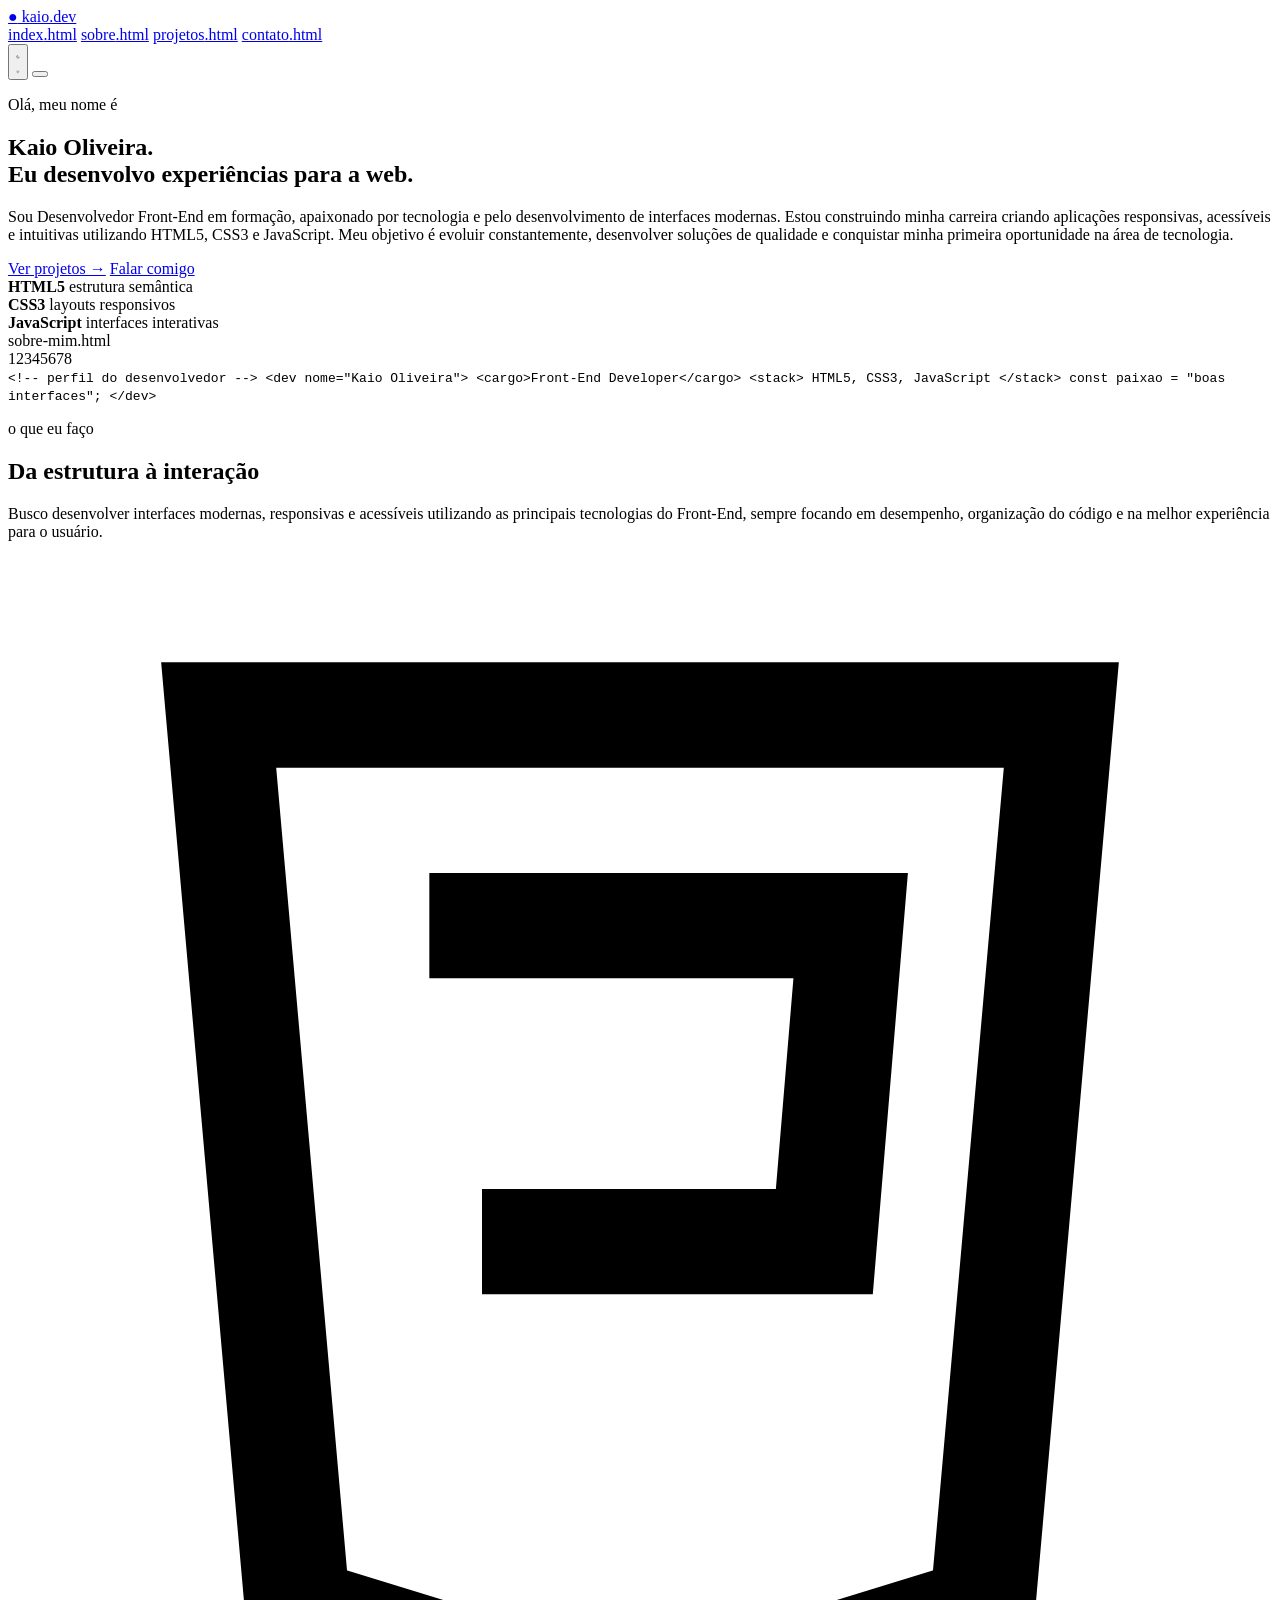
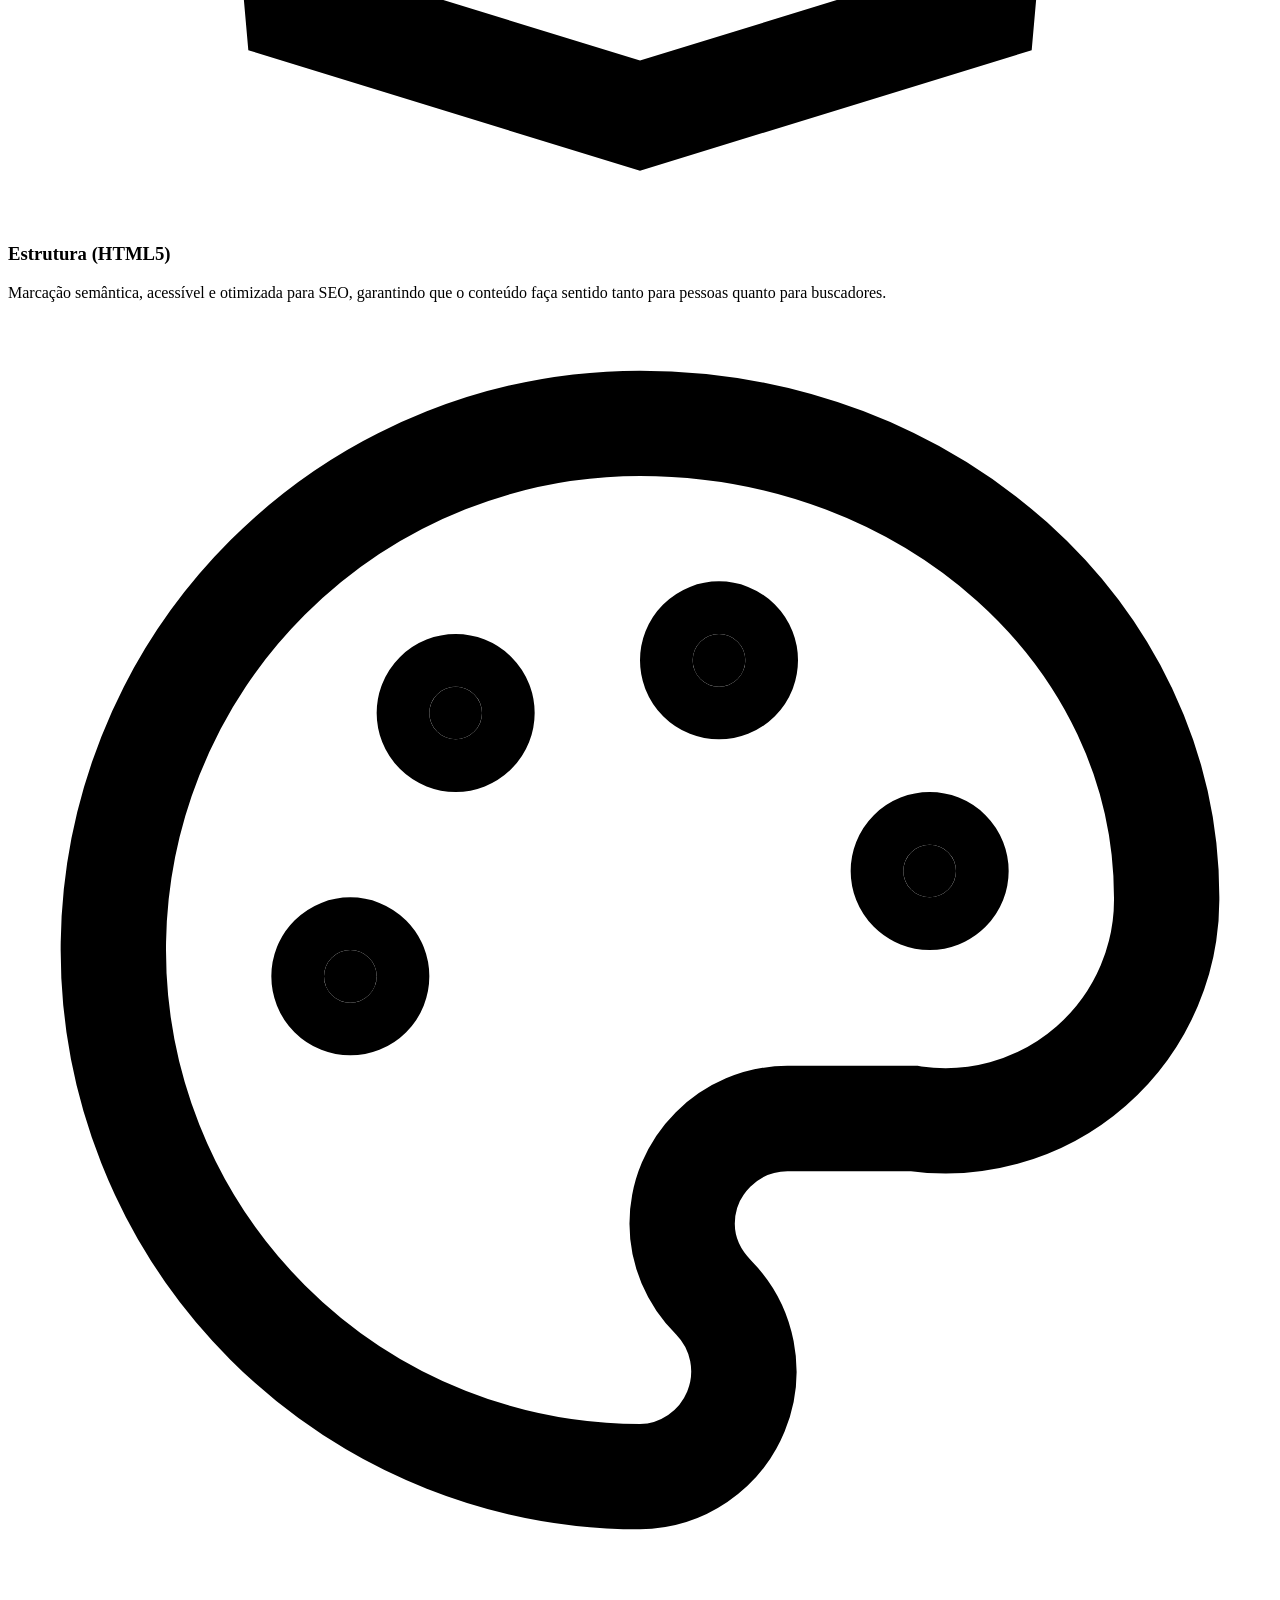
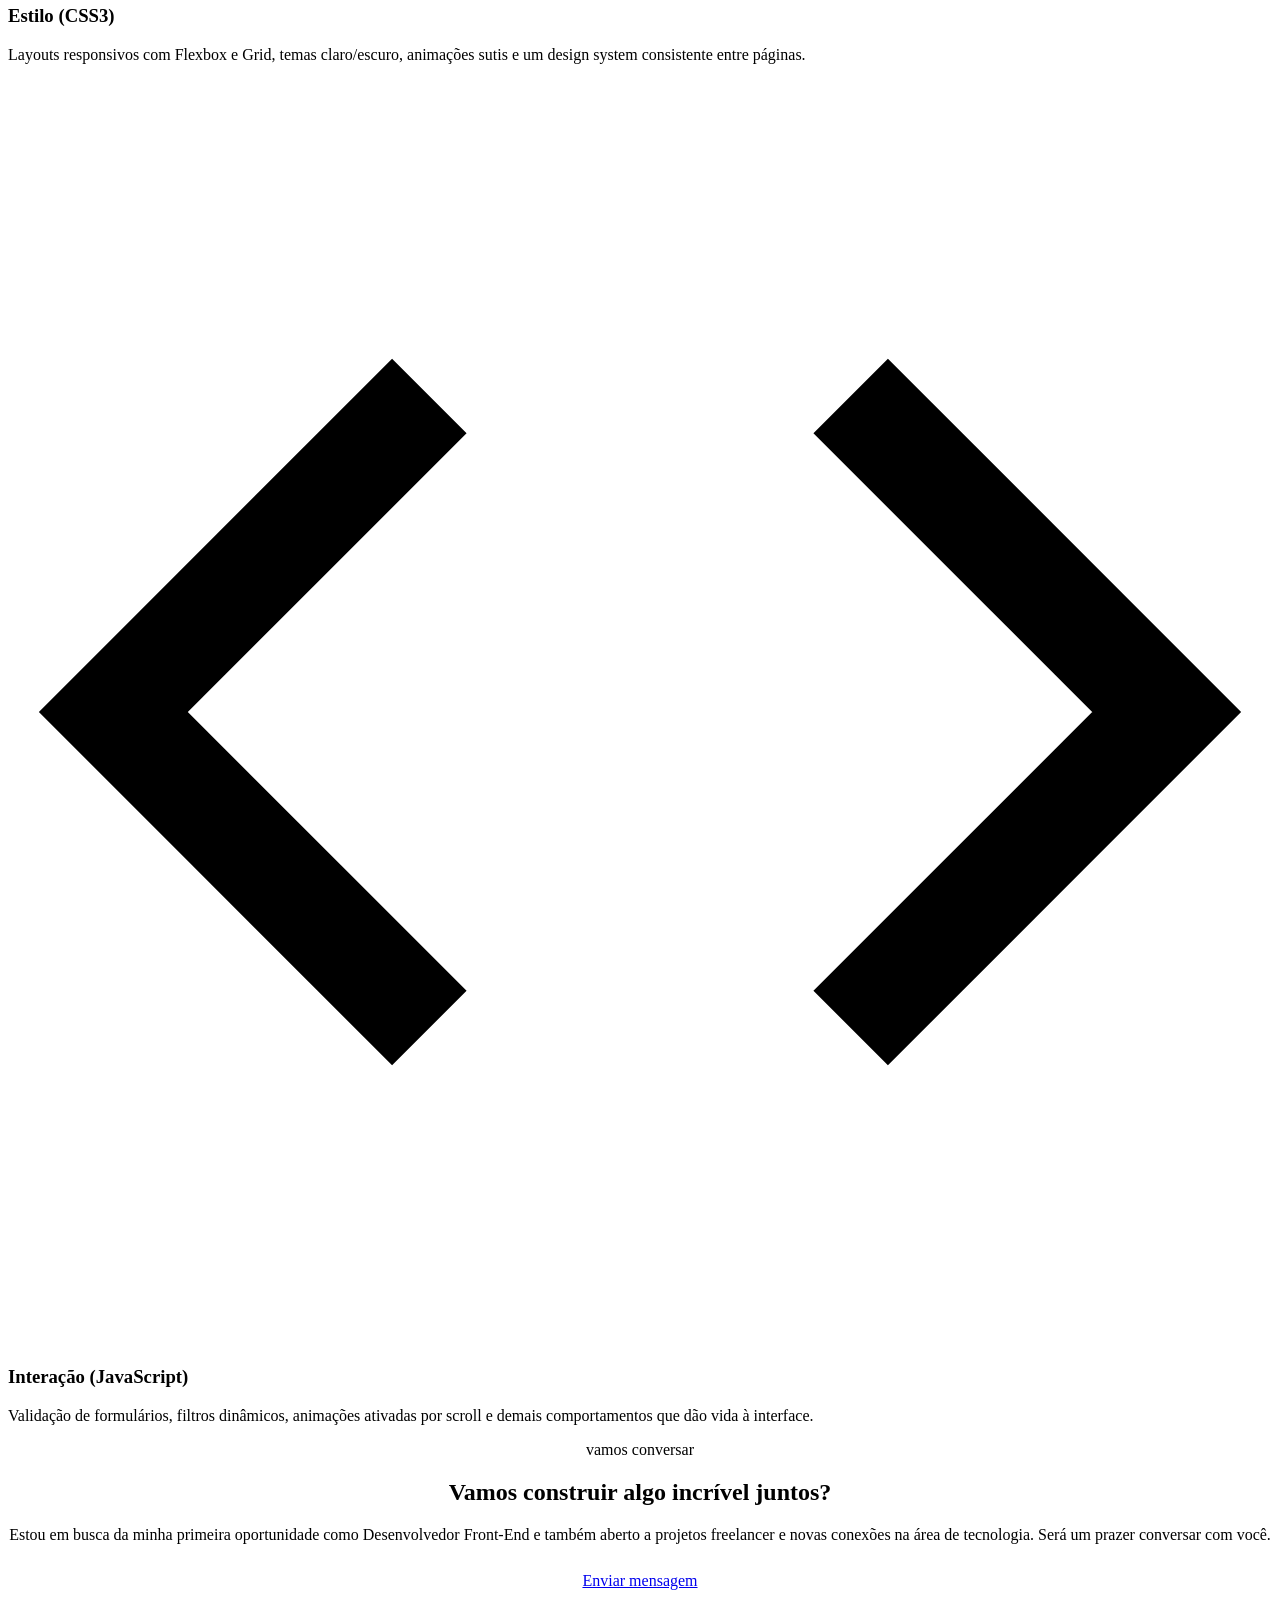
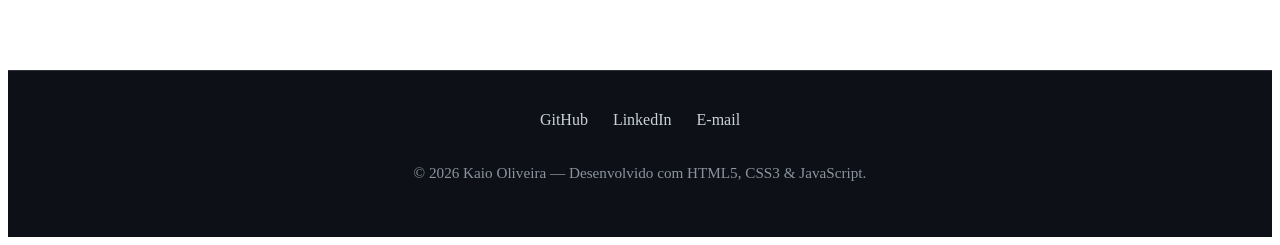
==== commit be5a029b: "Update index.html" ====
--- a/index.html
+++ b/index.html
@@ -26,7 +26,7 @@
     <link
         href="https://fonts.googleapis.com/css2?family=JetBrains+Mono:wght@400;600;700&family=Manrope:wght@400;500;700&display=swap"
         rel="stylesheet">
-    <link href="css/style.css" rel="stylesheet"/>
+    <link href="css/estilo.css" rel="stylesheet"/>
     <link href="css/sobre.css" rel="stylesheet"/>
     <link rel="stylesheet" href="css/projetos.css">
     <link rel="stylesheet" href="css/contato.css">
@@ -204,4 +204,4 @@
     <script src="js/script.js"></script>
 </body>
 
-</html>+</html>
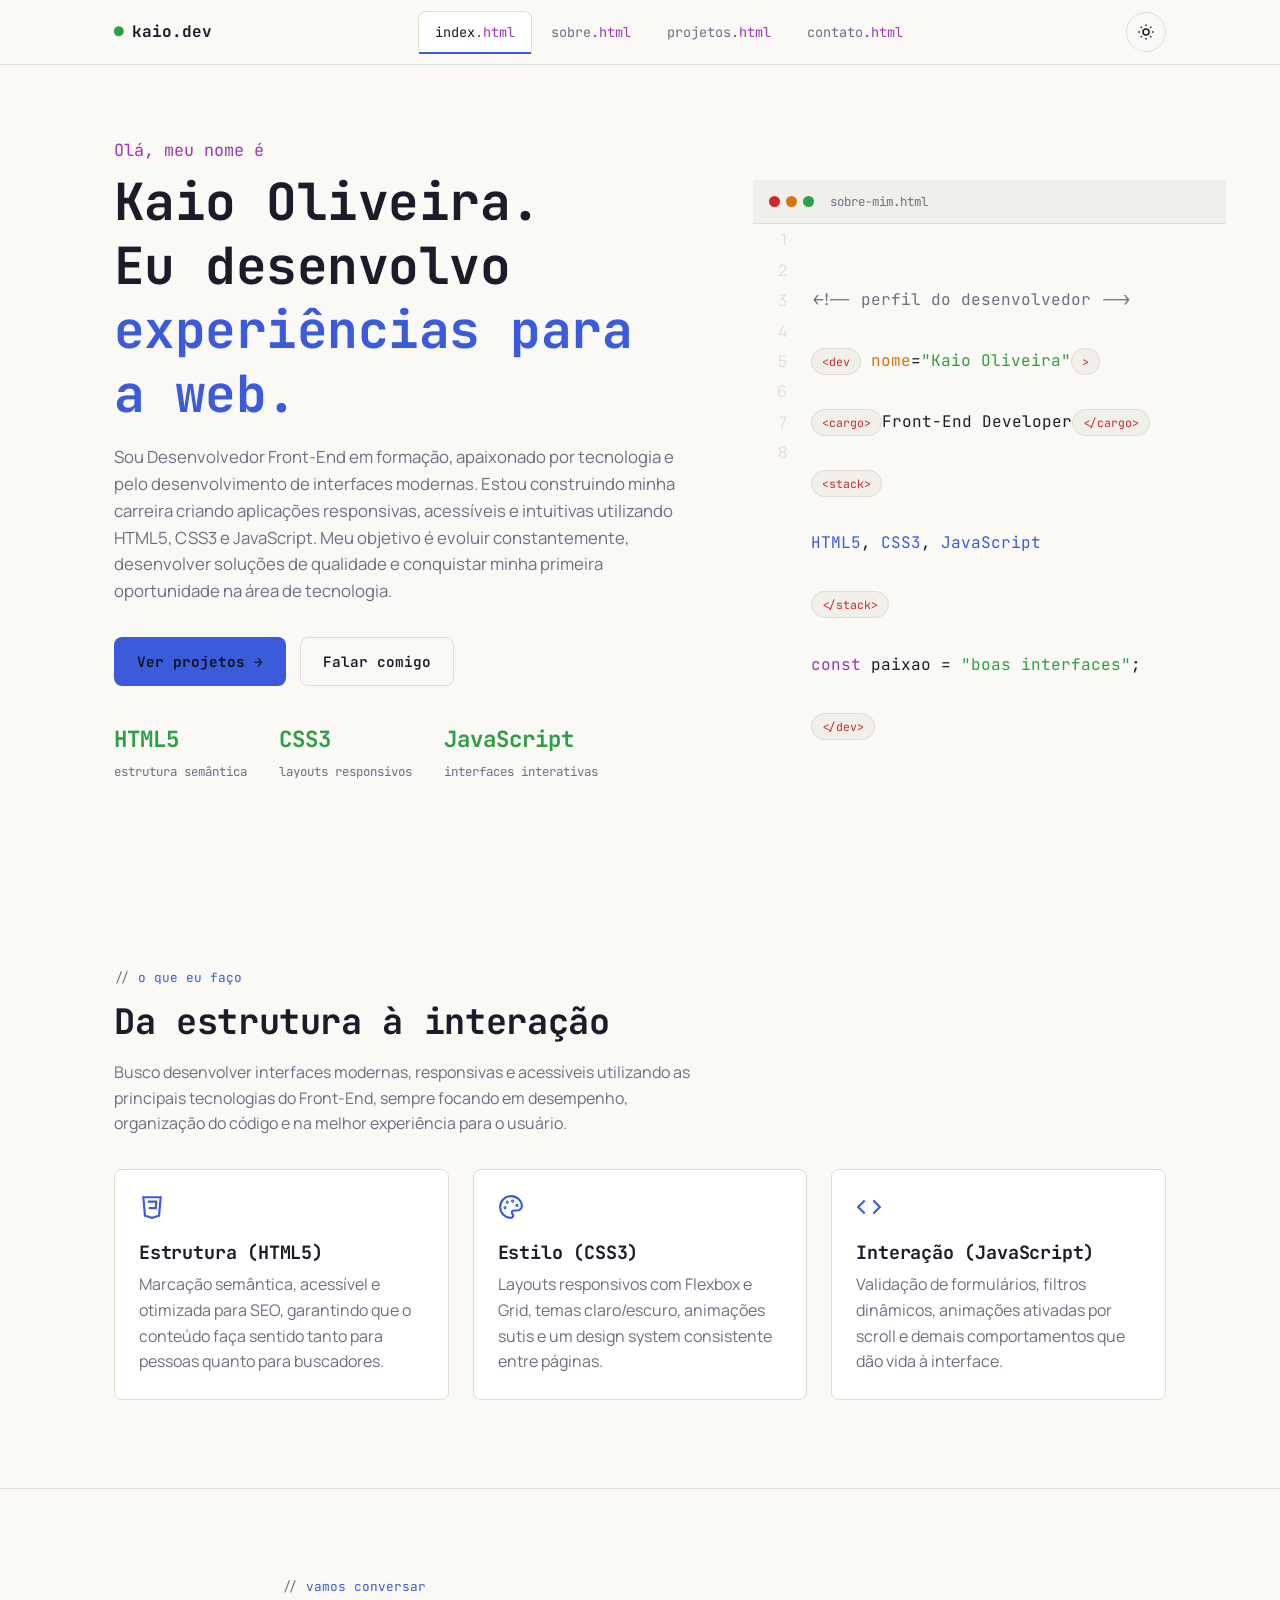
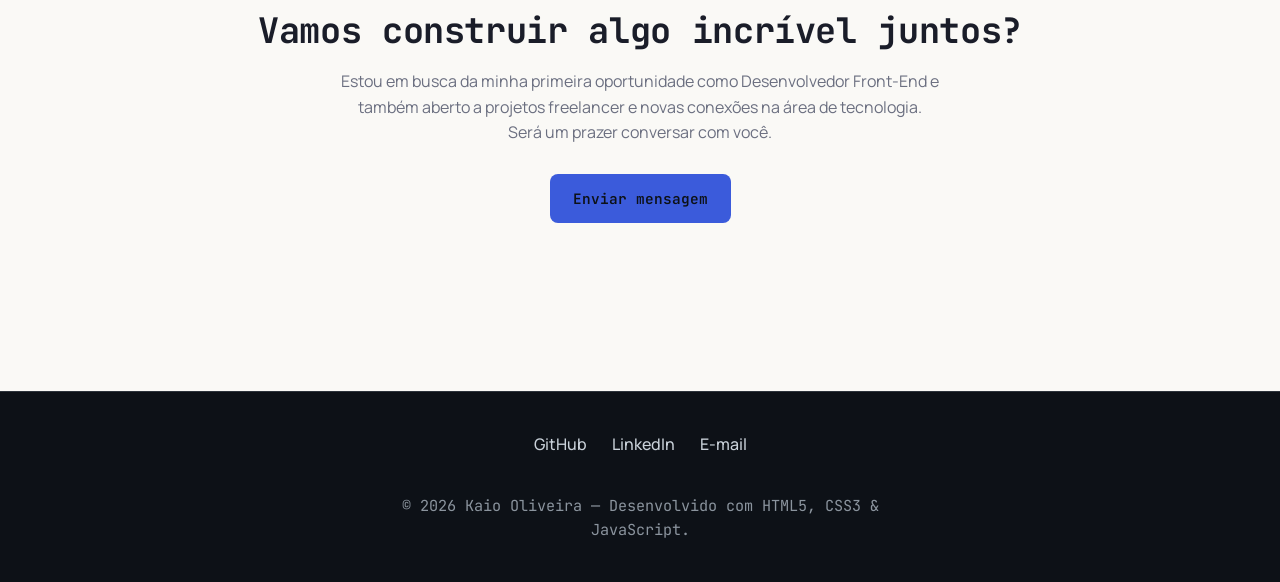
==== commit 98d58a51: "Update index.html" ====
--- a/index.html
+++ b/index.html
@@ -26,7 +26,7 @@
     <link
         href="https://fonts.googleapis.com/css2?family=JetBrains+Mono:wght@400;600;700&family=Manrope:wght@400;500;700&display=swap"
         rel="stylesheet">
-    <link href="css/estilo.css" rel="stylesheet"/>
+    <link href="css/style.css" rel="stylesheet"/>
     <link href="css/sobre.css" rel="stylesheet"/>
     <link rel="stylesheet" href="css/projetos.css">
     <link rel="stylesheet" href="css/contato.css">
--- a/css/style.css
+++ b/css/style.css
@@ -0,0 +1,662 @@
+
+/* ---------- Design Tokens ---------- */
+:root {
+  /* Tema escuro (padrão) */
+  --bg: #12141c;
+  --bg-elevated: #1a1d29;
+  --bg-elevated-2: #20242f;
+  --border: #2c3040;
+  --text: #e8e9f0;
+  --text-muted: #8b8fa3;
+
+  --blue: #7aa2f7;
+  --green: #9ece6a;
+  --purple: #bb9af7;
+  --orange: #e0af68;
+  --red: #f7768e;
+
+  --font-mono: 'JetBrains Mono', 'Courier New', monospace;
+  --font-sans: 'Manrope', -apple-system, BlinkMacSystemFont, sans-serif;
+
+  --radius: 8px;
+  --max-width: 1100px;
+  --transition: 0.25s ease;
+}
+
+[data-theme="light"] {
+  --bg: #faf9f6;
+  --bg-elevated: #ffffff;
+  --bg-elevated-2: #f1efe9;
+  --border: #e2ddd2;
+  --text: #1a1d29;
+  --text-muted: #6b6f80;
+
+  --blue: #3b5bdb;
+  --green: #2f9e44;
+  --purple: #9c36b5;
+  --orange: #d9730d;
+  --red: #c92a2a;
+}
+
+/* ---------- Reset ---------- */
+* { margin: 0; padding: 0; box-sizing: border-box; }
+
+html { scroll-behavior: smooth; }
+
+body {
+  background: var(--bg);
+  color: var(--text);
+  font-family: var(--font-sans);
+  line-height: 1.6;
+  transition: background var(--transition), color var(--transition);
+  overflow-x: hidden;
+}
+
+img { max-width: 100%; display: block; }
+a { color: inherit; text-decoration: none; }
+ul { list-style: none; }
+button { font-family: inherit; cursor: pointer; border: none; background: none; }
+input, textarea { font-family: inherit; }
+
+:focus-visible {
+  outline: 2px solid var(--blue);
+  outline-offset: 3px;
+}
+
+@media (prefers-reduced-motion: reduce) {
+  *, *::before, *::after {
+    animation-duration: 0.01ms !important;
+    animation-iteration-count: 1 !important;
+    transition-duration: 0.01ms !important;
+    scroll-behavior: auto !important;
+  }
+}
+
+.container {
+  max-width: var(--max-width);
+  margin: 0 auto;
+  padding: 0 24px;
+}
+
+.eyebrow {
+  font-family: var(--font-mono);
+  font-size: 0.8rem;
+  color: var(--blue);
+  display: flex;
+  align-items: center;
+  gap: 8px;
+  margin-bottom: 12px;
+}
+.eyebrow::before { content: "//"; color: var(--text-muted); }
+
+h1, h2, h3, h4 {
+  font-family: var(--font-mono);
+  font-weight: 700;
+  line-height: 1.25;
+  letter-spacing: -0.01em;
+}
+
+h1 { font-size: clamp(2rem, 5vw, 3.2rem); }
+h2 { font-size: clamp(1.5rem, 3.5vw, 2.2rem); margin-bottom: 16px; }
+h3 { font-size: 1.15rem; margin-bottom: 8px; }
+
+p { color: var(--text-muted); max-width: 60ch; }
+
+.section {
+  padding: 88px 0;
+  border-bottom: 1px solid var(--border);
+}
+
+.btn {
+  display: inline-flex;
+  align-items: center;
+  gap: 8px;
+  padding: 12px 22px;
+  border-radius: var(--radius);
+  font-family: var(--font-mono);
+  font-size: 0.9rem;
+  font-weight: 600;
+  transition: transform var(--transition), box-shadow var(--transition);
+  border: 1px solid transparent;
+}
+.btn:hover { transform: translateY(-2px); }
+
+.btn-primary {
+  background: var(--blue);
+  color: #0d1117;
+}
+.btn-primary:hover { box-shadow: 0 8px 24px -8px var(--blue); }
+
+.btn-ghost {
+  border-color: var(--border);
+  color: var(--text);
+}
+.btn-ghost:hover { border-color: var(--blue); color: var(--blue); }
+
+/* ---------- Header / "Tab bar" navigation ---------- */
+.site-header {
+  position: sticky;
+  top: 0;
+  z-index: 100;
+  background: rgba(18, 20, 28, 0.85);
+  backdrop-filter: blur(10px);
+  border-bottom: 1px solid var(--border);
+}
+[data-theme="light"] .site-header { background: rgba(250, 249, 246, 0.85); }
+
+.nav-wrap {
+  display: flex;
+  align-items: center;
+  justify-content: space-between;
+  height: 64px;
+}
+
+.logo {
+  font-family: var(--font-mono);
+  font-weight: 700;
+  font-size: 1rem;
+  display: flex;
+  align-items: center;
+  gap: 8px;
+}
+.logo .dot { color: var(--green); }
+
+.nav-tabs {
+  display: flex;
+  gap: 2px;
+  align-items: center;
+}
+
+.nav-tabs a {
+  font-family: var(--font-mono);
+  font-size: 0.85rem;
+  color: var(--text-muted);
+  padding: 10px 16px;
+  border-radius: var(--radius) var(--radius) 0 0;
+  border: 1px solid transparent;
+  border-bottom: none;
+  transition: color var(--transition), background var(--transition);
+  white-space: nowrap;
+}
+
+.nav-tabs a .ext { color: var(--purple); }
+
+.nav-tabs a:hover {
+  color: var(--text);
+  background: var(--bg-elevated);
+}
+
+.nav-tabs a[aria-current="page"] {
+  color: var(--text);
+  background: var(--bg-elevated);
+  border-color: var(--border);
+  position: relative;
+}
+.nav-tabs a[aria-current="page"]::after {
+  content: "";
+  position: absolute;
+  left: 0; right: 0; bottom: -1px;
+  height: 2px;
+  background: var(--blue);
+}
+
+.nav-actions { display: flex; align-items: center; gap: 12px; }
+
+.theme-toggle {
+  width: 40px;
+  height: 40px;
+  border-radius: 50%;
+  display: flex;
+  align-items: center;
+  justify-content: center;
+  border: 1px solid var(--border);
+  color: var(--text);
+  transition: border-color var(--transition), transform var(--transition);
+}
+.theme-toggle:hover { border-color: var(--blue); transform: rotate(20deg); }
+.theme-toggle svg { width: 18px; height: 18px; }
+.theme-toggle .sun { display: none; }
+[data-theme="light"] .theme-toggle .sun { display: block; }
+[data-theme="light"] .theme-toggle .moon { display: none; }
+
+.menu-btn {
+  display: none;
+  flex-direction: column;
+  gap: 5px;
+  width: 40px;
+  height: 40px;
+  align-items: center;
+  justify-content: center;
+  border: 1px solid var(--border);
+  border-radius: var(--radius);
+}
+.menu-btn span {
+  width: 18px;
+  height: 2px;
+  background: var(--text);
+  transition: transform var(--transition), opacity var(--transition);
+}
+.menu-btn[aria-expanded="true"] span:nth-child(1) { transform: translateY(7px) rotate(45deg); }
+.menu-btn[aria-expanded="true"] span:nth-child(2) { opacity: 0; }
+.menu-btn[aria-expanded="true"] span:nth-child(3) { transform: translateY(-7px) rotate(-45deg); }
+
+/* ---------- Hero / editor mock ---------- */
+.hero {
+  padding: 72px 0 96px;
+}
+
+.hero .container{
+    display:grid;
+    grid-template-columns:55% 45%;
+    gap:60px;
+    align-items:center;
+}
+
+.hero-copy .role {
+  font-family: var(--font-mono);
+  color: var(--purple);
+  font-size: 1.05rem;
+  margin-bottom: 6px;
+}
+
+.hero-copy h1 { margin-bottom: 18px; }
+.hero-copy h1 span { color: var(--blue); }
+
+.hero-copy p { font-size: 1.05rem; margin-bottom: 32px; }
+
+.hero-actions { display: flex; gap: 14px; flex-wrap: wrap; margin-bottom: 36px; }
+
+.hero-stats {
+  display: flex;
+  gap: 32px;
+  font-family: var(--font-mono);
+}
+.hero-stats div strong { font-size: 1.4rem; color: var(--green); display: block; }
+.hero-stats div span { font-size: 0.78rem; color: var(--text-muted); }
+
+/* Editor window */
+.editor{
+    width:100%;
+    max-width:600px;
+    justify-self:end;
+}
+.editor-bar {
+  display: flex;
+  align-items: center;
+  gap: 8px;
+  padding: 12px 16px;
+  background: var(--bg-elevated-2);
+  border-bottom: 1px solid var(--border);
+}
+.editor-bar .dots { display: flex; gap: 6px; }
+.editor-bar .dots span { width: 11px; height: 11px; border-radius: 50%; }
+.editor-bar .dots span:nth-child(1) { background: var(--red); }
+.editor-bar .dots span:nth-child(2) { background: var(--orange); }
+.editor-bar .dots span:nth-child(3) { background: var(--green); }
+.editor-bar .filename {
+  font-family: var(--font-mono);
+  font-size: 0.78rem;
+  color: var(--text-muted);
+  margin-left: 8px;
+}
+.editor-body{
+    display:grid;
+    grid-template-columns:50px 1fr;
+    min-height:280px;
+}
+.editor-lines {
+  padding: 0 16px;
+  color: var(--border);
+  text-align: right;
+  user-select: none;
+}
+.editor-lines span { display: block; line-height: 1.9; 
+}
+.editor-code{
+    padding:0 16px 0 8px;
+    white-space:pre-wrap;
+    line-height:1.9;
+    font-family:var(--font-mono);
+}
+.editor-code .tag { color: var(--red); }
+.editor-code .attr { color: var(--orange); }
+.editor-code .str { color: var(--green); }
+.editor-code .kw { color: var(--purple); }
+.editor-code .fn { color: var(--blue); }
+.editor-code .cm { color: var(--text-muted); }
+.cursor {
+  display: inline-block;
+  width: 8px;
+  height: 1.1em;
+  background: var(--blue);
+  vertical-align: text-bottom;
+  animation: blink 1s step-end infinite;
+}
+@keyframes blink { 50% { opacity: 0; } }
+
+/* ---------- Reveal on scroll ---------- */
+.reveal {
+  opacity: 0;
+  transform: translateY(24px);
+  transition: opacity 0.6s ease, transform 0.6s ease;
+}
+.reveal.is-visible { opacity: 1; transform: translateY(0); }
+
+/* ---------- Cards / grids ---------- */
+.grid {
+  display: grid;
+  grid-template-columns: repeat(3, 1fr);
+  gap: 24px;
+  margin-top: 32px;
+}
+
+.card {
+  background: var(--bg-elevated);
+  border: 1px solid var(--border);
+  border-radius: var(--radius);
+  padding: 24px;
+  transition: transform var(--transition), border-color var(--transition);
+}
+.card:hover { transform: translateY(-4px); border-color: var(--blue); }
+.card .icon { color: var(--blue); margin-bottom: 14px; }
+.card .icon svg { width: 26px; height: 26px; }
+
+/* ---------- Footer ---------- */
+.site-footer {
+  padding: 40px 0;
+  text-align: center;
+}
+.site-footer p { margin: 0 auto; font-family: var(--font-mono); font-size: 0.82rem; }
+.footer-links { display: flex; justify-content: center; gap: 20px; margin-bottom: 16px; }
+.footer-links a { color: var(--text-muted); transition: color var(--transition); }
+.footer-links a:hover { color: var(--blue); }
+
+/* ---------- Page header (non-home pages) ---------- */
+.page-header {
+  padding: 56px 0 32px;
+}
+.page-header p { font-size: 1.05rem; }
+
+/* ---------- About page ---------- */
+.about-grid {
+  display: grid;
+  grid-template-columns: 300px 1fr;
+  gap: 56px;
+}
+
+.avatar-card {
+  background: var(--bg-elevated);
+  border: 1px solid var(--border);
+  border-radius: 12px;
+  padding: 28px;
+  text-align: center;
+  height: fit-content;
+}
+.avatar {
+  width: 140px;
+  height: 140px;
+  border-radius: 50%;
+  margin: 0 auto 18px;
+  background: linear-gradient(135deg, var(--blue), var(--purple));
+  display: flex;
+  align-items: center;
+  justify-content: center;
+  font-family: var(--font-mono);
+  font-size: 2.4rem;
+  font-weight: 700;
+  color: #0d1117;
+}
+.avatar-card h3 { margin-bottom: 2px; }
+.avatar-card .role-tag { font-family: var(--font-mono); font-size: 0.82rem; color: var(--text-muted); margin-bottom: 18px; }
+.tag-list { display: flex; flex-wrap: wrap; gap: 8px; justify-content: center; }
+.tag {
+  font-family: var(--font-mono);
+  font-size: 0.72rem;
+  padding: 5px 10px;
+  border-radius: 20px;
+  background: var(--bg-elevated-2);
+  border: 1px solid var(--border);
+  color: var(--text-muted);
+}
+
+.timeline { margin-top: 12px; }
+.timeline-item {
+  position: relative;
+  padding-left: 28px;
+  padding-bottom: 32px;
+  border-left: 2px solid var(--border);
+  margin-left: 6px;
+}
+.timeline-item:last-child { border-color: transparent; padding-bottom: 0; }
+.timeline-item::before {
+  content: "";
+  position: absolute;
+  left: -7px;
+  top: 2px;
+  width: 12px;
+  height: 12px;
+  border-radius: 50%;
+  background: var(--blue);
+  border: 3px solid var(--bg);
+}
+.timeline-item .year {
+  font-family: var(--font-mono);
+  color: var(--green);
+  font-size: 0.8rem;
+  margin-bottom: 4px;
+  display: block;
+}
+
+.skills-bars { margin-top: 16px; }
+.skill-row { margin-bottom: 18px; }
+.skill-row .label {
+  display: flex;
+  justify-content: space-between;
+  font-family: var(--font-mono);
+  font-size: 0.82rem;
+  margin-bottom: 6px;
+}
+.skill-track {
+  height: 8px;
+  border-radius: 4px;
+  background: var(--bg-elevated-2);
+  overflow: hidden;
+}
+.skill-fill {
+  height: 100%;
+  border-radius: 4px;
+  background: linear-gradient(90deg, var(--blue), var(--purple));
+  width: 0%;
+  transition: width 1.1s ease;
+}
+
+/* ---------- Projects page ---------- */
+.filter-bar {
+  display: flex;
+  gap: 10px;
+  flex-wrap: wrap;
+  margin-bottom: 8px;
+}
+.filter-btn {
+  font-family: var(--font-mono);
+  font-size: 0.82rem;
+  padding: 9px 16px;
+  border-radius: 20px;
+  border: 1px solid var(--border);
+  color: var(--text-muted);
+  transition: all var(--transition);
+}
+.filter-btn:hover { color: var(--text); border-color: var(--blue); }
+.filter-btn[aria-pressed="true"] {
+  background: var(--blue);
+  color: #0d1117;
+  border-color: var(--blue);
+}
+
+.project-grid {
+  display: grid;
+  grid-template-columns: repeat(2, 1fr);
+  gap: 24px;
+  margin-top: 32px;
+}
+
+.project-card {
+  background: var(--bg-elevated);
+  border: 1px solid var(--border);
+  border-radius: var(--radius);
+  overflow: hidden;
+  transition: transform var(--transition), opacity var(--transition);
+}
+.project-card.is-hidden { display: none; }
+.project-card:hover { transform: translateY(-4px); }
+.project-thumb {
+  height: 150px;
+  display: flex;
+  align-items: center;
+  justify-content: center;
+  font-family: var(--font-mono);
+  font-size: 0.78rem;
+  color: rgba(255,255,255,0.85);
+  position: relative;
+  overflow: hidden;
+}
+.project-thumb::before {
+  content: "";
+  position: absolute;
+  inset: 0;
+  opacity: 0.9;
+}
+.project-thumb span { position: relative; z-index: 1; }
+.thumb-1::before { background: linear-gradient(135deg, #3b5bdb, #7aa2f7); }
+.thumb-2::before { background: linear-gradient(135deg, #2f9e44, #9ece6a); }
+.thumb-3::before { background: linear-gradient(135deg, #9c36b5, #bb9af7); }
+.thumb-4::before { background: linear-gradient(135deg, #d9730d, #e0af68); }
+.thumb-5::before { background: linear-gradient(135deg, #c92a2a, #f7768e); }
+.thumb-6::before { background: linear-gradient(135deg, #1c7ed6, #66d9e8); }
+
+.project-body { padding: 20px; }
+.project-cat {
+  font-family: var(--font-mono);
+  font-size: 0.72rem;
+  color: var(--purple);
+  margin-bottom: 8px;
+  display: block;
+}
+.project-body p { font-size: 0.92rem; margin-bottom: 14px; }
+.project-tech { display: flex; gap: 6px; flex-wrap: wrap; }
+
+/* ---------- Contact page ---------- */
+.contact-grid {
+  display: grid;
+  grid-template-columns: 1fr 1.15fr;
+  gap: 48px;
+}
+
+.contact-info .info-item {
+  display: flex;
+  gap: 14px;
+  align-items: flex-start;
+  margin-bottom: 28px;
+}
+.contact-info .info-item .icon {
+  width: 40px;
+  height: 40px;
+  border-radius: 10px;
+  background: var(--bg-elevated-2);
+  border: 1px solid var(--border);
+  display: flex;
+  align-items: center;
+  justify-content: center;
+  color: var(--blue);
+  flex-shrink: 0;
+}
+.contact-info .info-item .icon svg { width: 18px; height: 18px; }
+.contact-info .info-item h4 { font-family: var(--font-sans); font-size: 0.95rem; margin-bottom: 2px; }
+.contact-info .info-item p { font-size: 0.88rem; margin: 0; }
+
+.form-card {
+  background: var(--bg-elevated);
+  border: 1px solid var(--border);
+  border-radius: 12px;
+  padding: 32px;
+}
+
+.form-row { margin-bottom: 20px; }
+.form-row label {
+  display: block;
+  font-family: var(--font-mono);
+  font-size: 0.8rem;
+  margin-bottom: 8px;
+  color: var(--text-muted);
+}
+.form-row label .req { color: var(--red); }
+
+.form-row input,
+.form-row textarea {
+  width: 100%;
+  padding: 12px 14px;
+  border-radius: var(--radius);
+  border: 1px solid var(--border);
+  background: var(--bg-elevated-2);
+  color: var(--text);
+  font-size: 0.95rem;
+  transition: border-color var(--transition);
+}
+.form-row input:focus,
+.form-row textarea:focus { border-color: var(--blue); }
+.form-row textarea { resize: vertical; min-height: 120px; }
+
+.form-row .error-msg {
+  display: none;
+  color: var(--red);
+  font-family: var(--font-mono);
+  font-size: 0.76rem;
+  margin-top: 6px;
+}
+.form-row.has-error input,
+.form-row.has-error textarea { border-color: var(--red); }
+.form-row.has-error .error-msg { display: block; }
+
+.form-status {
+  display: none;
+  margin-top: 18px;
+  padding: 14px 16px;
+  border-radius: var(--radius);
+  font-family: var(--font-mono);
+  font-size: 0.85rem;
+}
+.form-status.show { display: block; }
+.form-status.success { background: rgba(158, 206, 106, 0.12); color: var(--green); border: 1px solid var(--green); }
+.form-status.error-status { background: rgba(247, 118, 142, 0.12); color: var(--red); border: 1px solid var(--red); }
+
+/* ---------- Responsive ---------- */
+@media (max-width: 900px) {
+  .hero { grid-template-columns: 1fr; }
+  .about-grid { grid-template-columns: 1fr; }
+  .grid { grid-template-columns: repeat(2, 1fr); }
+  .project-grid { grid-template-columns: 1fr; }
+  .contact-grid { grid-template-columns: 1fr; }
+}
+
+@media (max-width: 720px) {
+  .nav-tabs {
+    position: fixed;
+    top: 64px;
+    left: 0;
+    right: 0;
+    flex-direction: column;
+    background: var(--bg-elevated);
+    border-bottom: 1px solid var(--border);
+    padding: 8px;
+    gap: 4px;
+    transform: translateY(-150%);
+    opacity: 0;
+    transition: transform var(--transition), opacity var(--transition);
+  }
+  .nav-tabs.is-open { transform: translateY(0); opacity: 1; }
+  .nav-tabs a { width: 100%; border-radius: var(--radius); }
+  .menu-btn { display: flex; }
+  .grid { grid-template-columns: 1fr; }
+  .section { padding: 56px 0; }
+  .hero-stats { gap: 20px; flex-wrap: wrap; }
+}
